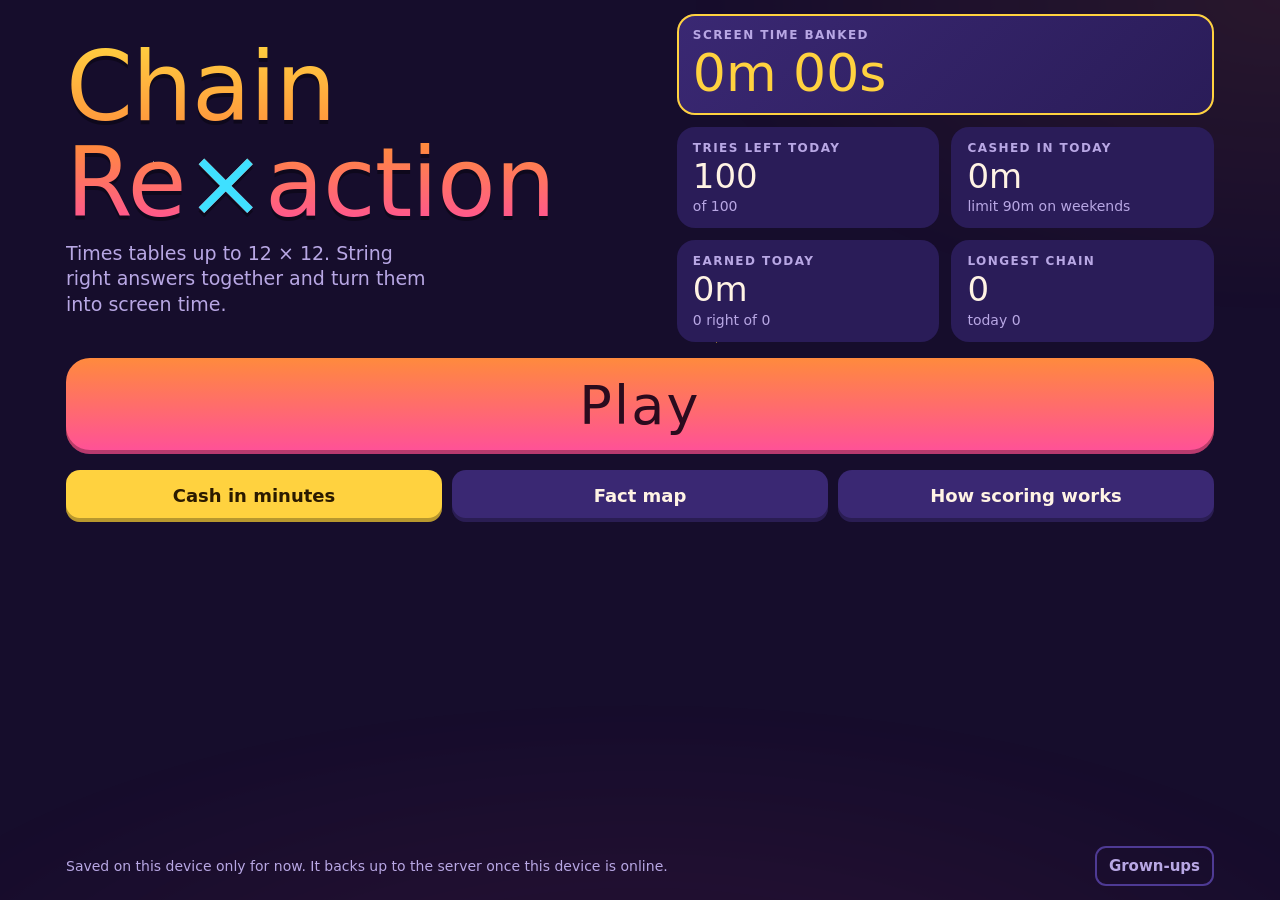
==== web/chain/index.html @ 2c049480 "Move DM Academy and Chain Reaction off claude.ai artifacts Serve both apps from one exe.dev VM as in" ====
<!doctype html>
<html lang="en" data-app="chain">
<head>
<meta charset="utf-8">
<meta name="viewport" content="width=device-width,initial-scale=1,viewport-fit=cover">
<title>Chain Reaction</title>
<meta name="theme-color" content="#160d2c">
<link rel="manifest" href="manifest.webmanifest">
<link rel="icon" type="image/png" sizes="32x32" href="icons/favicon-32.png">
<link rel="apple-touch-icon" href="icons/apple-touch-icon.png">
<meta name="mobile-web-app-capable" content="yes">
<meta name="apple-mobile-web-app-capable" content="yes">
<meta name="apple-mobile-web-app-title" content="Chain Reaction">
<meta name="apple-mobile-web-app-status-bar-style" content="black-translucent">
<meta name="format-detection" content="telephone=no">
<!-- splash:start -->
<link rel="apple-touch-startup-image" media="(device-width: 744px) and (device-height: 1133px) and (-webkit-device-pixel-ratio: 2) and (orientation: portrait)" href="splash/ipad-744x1133-portrait.png">
<link rel="apple-touch-startup-image" media="(device-width: 744px) and (device-height: 1133px) and (-webkit-device-pixel-ratio: 2) and (orientation: landscape)" href="splash/ipad-744x1133-landscape.png">
<link rel="apple-touch-startup-image" media="(device-width: 768px) and (device-height: 1024px) and (-webkit-device-pixel-ratio: 2) and (orientation: portrait)" href="splash/ipad-768x1024-portrait.png">
<link rel="apple-touch-startup-image" media="(device-width: 768px) and (device-height: 1024px) and (-webkit-device-pixel-ratio: 2) and (orientation: landscape)" href="splash/ipad-768x1024-landscape.png">
<link rel="apple-touch-startup-image" media="(device-width: 810px) and (device-height: 1080px) and (-webkit-device-pixel-ratio: 2) and (orientation: portrait)" href="splash/ipad-810x1080-portrait.png">
<link rel="apple-touch-startup-image" media="(device-width: 810px) and (device-height: 1080px) and (-webkit-device-pixel-ratio: 2) and (orientation: landscape)" href="splash/ipad-810x1080-landscape.png">
<link rel="apple-touch-startup-image" media="(device-width: 820px) and (device-height: 1180px) and (-webkit-device-pixel-ratio: 2) and (orientation: portrait)" href="splash/ipad-820x1180-portrait.png">
<link rel="apple-touch-startup-image" media="(device-width: 820px) and (device-height: 1180px) and (-webkit-device-pixel-ratio: 2) and (orientation: landscape)" href="splash/ipad-820x1180-landscape.png">
<link rel="apple-touch-startup-image" media="(device-width: 834px) and (device-height: 1112px) and (-webkit-device-pixel-ratio: 2) and (orientation: portrait)" href="splash/ipad-834x1112-portrait.png">
<link rel="apple-touch-startup-image" media="(device-width: 834px) and (device-height: 1112px) and (-webkit-device-pixel-ratio: 2) and (orientation: landscape)" href="splash/ipad-834x1112-landscape.png">
<link rel="apple-touch-startup-image" media="(device-width: 834px) and (device-height: 1194px) and (-webkit-device-pixel-ratio: 2) and (orientation: portrait)" href="splash/ipad-834x1194-portrait.png">
<link rel="apple-touch-startup-image" media="(device-width: 834px) and (device-height: 1194px) and (-webkit-device-pixel-ratio: 2) and (orientation: landscape)" href="splash/ipad-834x1194-landscape.png">
<link rel="apple-touch-startup-image" media="(device-width: 834px) and (device-height: 1210px) and (-webkit-device-pixel-ratio: 2) and (orientation: portrait)" href="splash/ipad-834x1210-portrait.png">
<link rel="apple-touch-startup-image" media="(device-width: 834px) and (device-height: 1210px) and (-webkit-device-pixel-ratio: 2) and (orientation: landscape)" href="splash/ipad-834x1210-landscape.png">
<link rel="apple-touch-startup-image" media="(device-width: 1024px) and (device-height: 1366px) and (-webkit-device-pixel-ratio: 2) and (orientation: portrait)" href="splash/ipad-1024x1366-portrait.png">
<link rel="apple-touch-startup-image" media="(device-width: 1024px) and (device-height: 1366px) and (-webkit-device-pixel-ratio: 2) and (orientation: landscape)" href="splash/ipad-1024x1366-landscape.png">
<link rel="apple-touch-startup-image" media="(device-width: 1032px) and (device-height: 1376px) and (-webkit-device-pixel-ratio: 2) and (orientation: portrait)" href="splash/ipad-1032x1376-portrait.png">
<link rel="apple-touch-startup-image" media="(device-width: 1032px) and (device-height: 1376px) and (-webkit-device-pixel-ratio: 2) and (orientation: landscape)" href="splash/ipad-1032x1376-landscape.png">
<!-- splash:end -->
<link rel="stylesheet" href="/shared/fonts/fonts.css">
<script src="/shared/save.js"></script>
<style>:root{color-scheme:light;box-sizing:border-box;padding-top:env(safe-area-inset-top,0px);padding-bottom:env(safe-area-inset-bottom,0px)}html{scroll-padding-top:env(safe-area-inset-top,0px)}body{margin:0;padding:0;font:14px -apple-system,BlinkMacSystemFont,sans-serif;background:#fff;color:#000}img{max-width:100%}[hidden]:not([hidden=until-found i]){display:none!important}</style>
<style>
/* Home-screen app polish for iPad and Mac: no long-press callouts or double-tap zoom on controls. */
html{-webkit-text-size-adjust:100%;text-size-adjust:100%}
button,a,img,.key,.card,.choice{-webkit-touch-callout:none;touch-action:manipulation}
img{-webkit-user-drag:none}
</style>
</head>
<body>
<style>
/* Layout: one-screen arcade cabinet. Status rail on top, problem card with chain meter, big keypad below (side by side in landscape). Deliberately single dark theme: a night-time arcade. */
:root{
  --bg:#160d2c; --bg2:#21154a; --surface:#2a1c58; --surface2:#3a2873; --line:#4e3a94;
  --ink:#fff3e4; --muted:#b8a7e4;
  --tang:#ff8a3d; --pink:#ff4f9a; --cyan:#3fe0ff; --gold:#ffd23f; --good:#5cf2a0; --bad:#ff5a6a;
  --display:"Bungee","Arial Black",Impact,system-ui,sans-serif;
  --body:"Baloo 2",ui-rounded,"SF Pro Rounded",system-ui,sans-serif;
  --heat:0;
  color-scheme:dark;
}
html,body{height:100%}
body{
  background:var(--bg); color:var(--ink); font-family:var(--body); font-size:17px;
  overflow:hidden; -webkit-user-select:none; user-select:none; -webkit-tap-highlight-color:transparent;
  -webkit-text-size-adjust:100%;
}
button{font:inherit;color:inherit;border:0;background:none;cursor:pointer;touch-action:manipulation}
button:focus-visible,input:focus-visible{outline:3px solid var(--cyan);outline-offset:3px}
.glow{position:fixed;inset:0;pointer-events:none;z-index:0;
  background:
    radial-gradient(120% 70% at 50% 115%, var(--pink) 0%, transparent 55%),
    radial-gradient(80% 60% at 100% 0%, var(--tang) 0%, transparent 60%);
  opacity:calc(.08 + var(--heat)*.42); transition:opacity .6s}
.stars{position:fixed;inset:0;pointer-events:none;z-index:0;opacity:.5;
  background-image:radial-gradient(1.5px 1.5px at 12% 18%, var(--ink) 50%, transparent 51%),
    radial-gradient(1px 1px at 72% 12%, var(--ink) 50%, transparent 51%),
    radial-gradient(1.5px 1.5px at 88% 46%, var(--cyan) 50%, transparent 51%),
    radial-gradient(1px 1px at 30% 70%, var(--ink) 50%, transparent 51%),
    radial-gradient(1.5px 1.5px at 56% 38%, var(--gold) 50%, transparent 51%),
    radial-gradient(1px 1px at 6% 88%, var(--ink) 50%, transparent 51%),
    radial-gradient(1px 1px at 94% 84%, var(--ink) 50%, transparent 51%)}
#app{position:relative;z-index:1;height:100%;box-sizing:border-box;max-width:1180px;margin:0 auto;
  padding-left:max(16px, env(safe-area-inset-left, 0px));padding-right:max(16px, env(safe-area-inset-right, 0px));
  padding-block:14px;display:flex;flex-direction:column}
.screen{flex:1;min-height:0;display:flex;flex-direction:column;gap:16px;overflow-y:auto;-webkit-overflow-scrolling:touch}
.lab{font-size:12px;letter-spacing:.12em;text-transform:uppercase;color:var(--muted);font-weight:700}
h1,h2,h3{font-family:var(--display);font-weight:400;margin:0;text-wrap:balance;line-height:1}
.num{font-variant-numeric:tabular-nums}

/* ---------- buttons ---------- */
.btn{display:inline-flex;align-items:center;justify-content:center;gap:8px;min-height:52px;padding:0 20px;border-radius:14px;
  background:var(--surface2);font-weight:800;font-size:18px;box-shadow:inset 0 -4px 0 rgba(0,0,0,.28);transition:transform .08s}
.btn:active{transform:translateY(2px);box-shadow:inset 0 -2px 0 rgba(0,0,0,.28)}
.btn[disabled]{opacity:.45;cursor:default}
.btn.hot{background:linear-gradient(180deg,var(--tang),var(--pink));color:#2a0b1e}
.btn.gold{background:var(--gold);color:#2a1a00}
.btn.ghost{background:transparent;box-shadow:inset 0 0 0 2px var(--line);color:var(--muted)}
.btn.small{min-height:40px;font-size:15px;padding:0 14px;border-radius:11px}

/* ---------- home ---------- */
.home-top{display:grid;grid-template-columns:1.1fr 1fr;gap:20px;align-items:center}
.brand h1{font-size:clamp(46px,8.5vw,96px);letter-spacing:-.01em;
  background:linear-gradient(180deg,var(--gold) 0%,var(--tang) 55%,var(--pink) 100%);-webkit-background-clip:text;background-clip:text;color:transparent;
  filter:drop-shadow(0 4px 0 rgba(0,0,0,.35))}
.brand h1 .x{color:var(--cyan);-webkit-text-fill-color:var(--cyan)}
.brand p{margin:10px 0 0;color:var(--muted);font-size:19px;max-width:30ch;line-height:1.35}
.tiles{display:grid;grid-template-columns:1fr 1fr;gap:12px}
.tile{background:var(--surface);border-radius:18px;padding:14px 16px;display:flex;flex-direction:column;gap:4px;min-width:0}
.tile b{font-family:var(--display);font-weight:400;font-size:clamp(24px,3.6vw,34px);line-height:1.05;font-variant-numeric:tabular-nums}
.tile small{color:var(--muted);font-size:14px}
.tile.bank{grid-column:1/-1;background:linear-gradient(135deg,var(--surface2),var(--surface));box-shadow:inset 0 0 0 2px var(--gold)}
.tile.bank b{color:var(--gold);font-size:clamp(34px,5.5vw,52px)}
.play-btn{min-height:96px;font-family:var(--display);font-weight:400;font-size:clamp(34px,6vw,54px);border-radius:24px;letter-spacing:.04em}
.play-btn:not([disabled]){animation:breathe 2.4s ease-in-out infinite}
@keyframes breathe{50%{transform:scale(1.025)}}
.home-row{display:flex;flex-wrap:wrap;gap:10px}
.home-row .btn{flex:1 1 180px}
.home-foot{margin-top:auto;display:flex;flex-wrap:wrap;gap:10px;justify-content:space-between;align-items:center;color:var(--muted);font-size:14px}
.hold{position:relative;overflow:hidden}
.hold i{position:absolute;left:0;bottom:0;height:3px;width:0;background:var(--cyan)}

/* ---------- play ---------- */
.hud{display:flex;align-items:center;gap:10px;flex-wrap:wrap}
.hud .stat{display:flex;flex-direction:column;line-height:1.05;min-width:0}
.hud .stat b{font-family:var(--display);font-weight:400;font-size:24px;font-variant-numeric:tabular-nums}
.hud .grow{flex:1}
.tries-bar{height:8px;border-radius:8px;background:var(--surface);overflow:hidden}
.tries-bar i{display:block;height:100%;width:100%;background:linear-gradient(90deg,var(--cyan),var(--good));transition:width .3s}
.arena{flex:1;min-height:0;display:grid;gap:16px;grid-template-rows:auto minmax(0,1fr)}
@media (orientation:landscape) and (min-width:700px){
  .arena{grid-template-columns:1.25fr 1fr;grid-template-rows:minmax(0,1fr)}
}
.stage{display:flex;flex-direction:column;gap:14px;min-height:0}
.chain{display:grid;grid-template-columns:auto 1fr auto;align-items:center;gap:6px 14px;background:var(--surface);border-radius:18px;padding:10px 16px;position:relative}
.chain-num{display:flex;align-items:baseline;gap:6px}
.chain-num b{font-family:var(--display);font-weight:400;font-size:38px;line-height:1;font-variant-numeric:tabular-nums;transition:color .2s}
.chain-num span{color:var(--muted);font-weight:700}
.chain-track{height:14px;border-radius:10px;background:var(--bg2);overflow:hidden}
.chain-track i{display:block;height:100%;width:0;border-radius:10px;background:linear-gradient(90deg,var(--tang),var(--pink),var(--gold));transition:width .25s}
.mult{font-family:var(--display);font-size:30px;color:var(--gold);min-width:2.6em;text-align:right}
.chain-next{grid-column:1/-1;font-size:14px;color:var(--muted);margin-top:-2px}
.chain.bump .mult{animation:bump .5s}
.chain.fever{box-shadow:0 0 0 2px var(--pink),0 0 28px -4px var(--pink)}
.chain.fever .chain-num b{color:var(--pink)}
@keyframes bump{30%{transform:scale(1.5) rotate(-6deg)}}

.card{flex:1;min-height:200px;background:linear-gradient(180deg,var(--surface2),var(--surface));border-radius:28px;display:flex;flex-direction:column;align-items:center;justify-content:center;gap:6px;padding:18px;position:relative;overflow:hidden;box-shadow:inset 0 -6px 0 rgba(0,0,0,.25)}
.card.fever{animation:feverglow 1.2s ease-in-out infinite}
@keyframes feverglow{50%{box-shadow:inset 0 -6px 0 rgba(0,0,0,.25),0 0 0 3px var(--pink),0 0 40px var(--pink)}}
.q{font-family:var(--display);font-size:clamp(64px,13vmin,150px);line-height:1;display:flex;gap:.25em;align-items:center;font-variant-numeric:tabular-nums}
.q .x{color:var(--cyan);font-size:.75em}
.q.pop{animation:qpop .22s ease-out}
@keyframes qpop{from{transform:scale(.7);opacity:.2}}
.ans{font-family:var(--display);font-size:clamp(44px,9vmin,100px);min-width:2.2em;text-align:center;padding:0 .3em;border-radius:16px;background:var(--bg2);color:var(--ink);font-variant-numeric:tabular-nums;line-height:1.25;border-bottom:4px solid var(--line)}
.ans.empty{color:var(--line)}
.ans.right{color:var(--good);border-color:var(--good)}
.ans.wrong{color:var(--bad);border-color:var(--bad);text-decoration:line-through}
.ans.reveal{color:var(--good);border-color:var(--good)}
.reveal-note{font-weight:800;font-size:20px;color:var(--good);min-height:1.4em}
.speed{width:min(92%,460px);display:flex;flex-direction:column;gap:6px;margin-top:6px}
.speed-track{height:12px;border-radius:10px;background:var(--bg2);overflow:hidden}
.speed-track i{display:block;height:100%;width:100%;border-radius:10px;background:var(--gold)}
.speed-lab{display:flex;justify-content:space-between;font-weight:800;font-size:15px;color:var(--muted)}
.speed-lab b{font-family:var(--display);font-weight:400;color:var(--gold)}
.card.shake{animation:shake .4s}
@keyframes shake{20%{transform:translateX(-12px)}40%{transform:translateX(10px)}60%{transform:translateX(-7px)}80%{transform:translateX(4px)}}
.card.flashgood{animation:flashg .35s}
@keyframes flashg{from{box-shadow:inset 0 0 0 6px var(--good)}}

.pad{display:grid;grid-template-columns:repeat(3,1fr);grid-template-rows:repeat(4,minmax(56px,1fr));gap:10px;min-height:0}
.key{border-radius:20px;background:var(--surface2);font-family:var(--display);font-size:clamp(28px,5vmin,46px);box-shadow:inset 0 -6px 0 rgba(0,0,0,.3);transition:transform .06s,background .1s}
.key.down,.key:active{transform:translateY(3px);box-shadow:inset 0 -3px 0 rgba(0,0,0,.3);background:var(--line)}
.key.fn{background:var(--surface);color:var(--muted);font-family:var(--body);font-weight:800;font-size:20px}

/* ---------- fx ---------- */
#fx{position:fixed;inset:0;pointer-events:none;z-index:20}
#fx canvas{position:absolute;inset:0}
.float{position:absolute;transform:translate(-50%,-50%);font-family:var(--display);white-space:nowrap;text-shadow:0 3px 0 rgba(0,0,0,.45);animation:rise 1s ease-out forwards}
@keyframes rise{0%{opacity:0;transform:translate(-50%,-30%) scale(.6)}15%{opacity:1;transform:translate(-50%,-60%) scale(1.15)}100%{opacity:0;transform:translate(-50%,-260%) scale(1)}}
.banner{position:absolute;left:50%;top:40%;transform:translate(-50%,-50%);text-align:center;animation:bannerpop 1.5s cubic-bezier(.2,1.4,.4,1) forwards;width:max-content;max-width:92vw}
.banner b{display:block;font-family:var(--display);font-weight:400;font-size:clamp(44px,10vw,110px);line-height:1;text-shadow:0 5px 0 rgba(0,0,0,.4)}
.banner span{display:block;font-weight:800;font-size:clamp(20px,3vw,30px);margin-top:6px;text-shadow:0 2px 0 rgba(0,0,0,.5)}
@keyframes bannerpop{0%{opacity:0;transform:translate(-50%,-50%) scale(.3) rotate(-8deg)}18%{opacity:1;transform:translate(-50%,-50%) scale(1.08) rotate(2deg)}30%{transform:translate(-50%,-50%) scale(1) rotate(0)}80%{opacity:1}100%{opacity:0;transform:translate(-50%,-62%) scale(1)}}
.flash{position:absolute;inset:0;background:var(--gold);animation:flash .45s forwards}
@keyframes flash{from{opacity:.35}to{opacity:0}}
#app.quake{animation:quake .5s}
@keyframes quake{10%{transform:translate(-6px,4px)}30%{transform:translate(6px,-5px)}50%{transform:translate(-4px,3px)}70%{transform:translate(3px,-2px)}}

/* ---------- sub screens ---------- */
.sub-head{display:flex;align-items:center;gap:14px}
.sub-head h2{font-size:clamp(28px,5vw,44px)}
.panel{background:var(--surface);border-radius:20px;padding:18px}
.sum-grid{display:grid;grid-template-columns:repeat(auto-fit,minmax(150px,1fr));gap:12px}
.sum-grid div{display:flex;flex-direction:column;gap:2px}
.sum-grid b{font-family:var(--display);font-weight:400;font-size:28px;font-variant-numeric:tabular-nums}
.choices{display:grid;grid-template-columns:repeat(auto-fill,minmax(110px,1fr));gap:10px}
.choice{min-height:84px;border-radius:18px;background:var(--surface2);display:flex;flex-direction:column;align-items:center;justify-content:center;box-shadow:inset 0 -5px 0 rgba(0,0,0,.28)}
.choice b{font-family:var(--display);font-weight:400;font-size:32px;line-height:1}
.choice small{color:var(--muted);font-weight:700}
.choice.sel{background:var(--gold);color:#2a1a00}
.choice.sel small{color:#5a4200}
.choice[disabled]{opacity:.35}
.tickets{list-style:none;margin:0;padding:0;display:flex;flex-direction:column;gap:8px}
.tickets li{display:flex;justify-content:space-between;gap:10px;background:var(--bg2);border-radius:12px;padding:10px 14px;font-weight:700}
.tickets li b{color:var(--gold);font-family:var(--display);font-weight:400}
.empty-note{color:var(--muted)}
.hint{color:var(--muted);font-size:15px;line-height:1.4;margin:0}

.map-wrap{overflow-x:auto}
.map{display:grid;grid-template-columns:repeat(13,minmax(30px,1fr));gap:4px;min-width:420px;max-width:760px}
.map div{aspect-ratio:1;border-radius:8px;display:flex;align-items:center;justify-content:center;font-weight:800;font-size:clamp(11px,1.6vw,16px);font-variant-numeric:tabular-nums}
.map .h{color:var(--cyan);font-family:var(--display);font-weight:400}
.map .c{background:var(--surface);color:var(--muted);cursor:pointer}
.map .c.m0{background:var(--bad);color:#3a0008}
.map .c.m1{background:var(--tang);color:#3a1600}
.map .c.m2{background:var(--cyan);color:#002a33}
.map .c.m3{background:var(--good);color:#00301a}
.map .c.m4{background:var(--gold);color:#2a1a00}
.map .c.sel{outline:3px solid var(--ink)}
.legend{display:flex;flex-wrap:wrap;gap:8px 16px;font-size:14px;color:var(--muted)}
.legend span{display:inline-flex;align-items:center;gap:6px}
.legend i{width:14px;height:14px;border-radius:4px;display:inline-block}

.rules{display:grid;grid-template-columns:repeat(auto-fit,minmax(240px,1fr));gap:14px}
.rules h3{font-size:22px;margin-bottom:8px;color:var(--gold)}
.rules table{width:100%;border-collapse:collapse;font-weight:700}
.rules td{padding:5px 0;border-bottom:1px solid var(--line)}
.rules td:last-child{text-align:right;font-family:var(--display);font-weight:400;color:var(--ink)}
.rules p{margin:0;line-height:1.45}

.overlay{position:fixed;inset:0;z-index:30;background:rgba(10,5,24,.82);display:flex;align-items:center;justify-content:center;
  padding-left:max(16px, env(safe-area-inset-left, 0px));padding-right:max(16px, env(safe-area-inset-right, 0px));padding-block:16px;backdrop-filter:blur(6px);-webkit-backdrop-filter:blur(6px)}
.ticket-card{background:var(--gold);color:#2a1a00;border-radius:24px;padding:28px 34px;text-align:center;max-width:420px;width:100%;position:relative;
  box-shadow:0 20px 60px rgba(0,0,0,.5);animation:stamp .6s cubic-bezier(.2,1.5,.4,1)}
@keyframes stamp{from{transform:scale(.4) rotate(-10deg);opacity:0}}
.ticket-card .lab{color:#6a4f00}
.ticket-card b{display:block;font-family:var(--display);font-weight:400;font-size:110px;line-height:1;margin-top:8px}
.ticket-card .unit{font-family:var(--display);font-size:26px}
.ticket-card p{margin:10px 0 0;font-weight:700}
.ticket-card hr{border:0;border-top:3px dashed #8a6a00;margin:16px 0}
.ticket-card .btn{margin-top:16px;background:#2a1a00;color:var(--gold)}
.parent{background:var(--surface);border-radius:22px;padding:22px;max-width:520px;width:100%;max-height:100%;overflow-y:auto;display:flex;flex-direction:column;gap:14px;box-sizing:border-box}
.parent h2{font-size:26px}
.field{display:flex;justify-content:space-between;align-items:center;gap:12px}
.field label{font-weight:700}
.field input{width:90px;font:inherit;font-weight:800;font-size:20px;padding:8px 10px;border-radius:10px;border:2px solid var(--line);background:var(--bg2);color:var(--ink);text-align:center}
.parent .row{display:flex;flex-wrap:wrap;gap:8px}
.pin-box{background:var(--surface);border-radius:22px;padding:22px;width:100%;max-width:340px;box-sizing:border-box;display:flex;flex-direction:column;gap:14px;align-items:center;text-align:center}
.pin-box h2{font-size:26px}
.pin-dots{display:flex;gap:16px}
.pin-dots i{width:18px;height:18px;border-radius:50%;box-shadow:inset 0 0 0 3px var(--line)}
.pin-dots i.on{background:var(--cyan);box-shadow:none}
.pin-dots.shake{animation:shake .4s}
.pin-pad{width:100%;grid-template-rows:repeat(4,64px)}
.code-show{margin:6px 0;font-family:var(--display);font-size:28px;color:var(--gold);letter-spacing:.04em}
.code-row input{flex:1 1 140px;min-width:0;font:inherit;font-weight:800;font-size:20px;padding:8px 12px;border-radius:10px;border:2px solid var(--line);background:var(--bg2);color:var(--ink);text-transform:uppercase;-webkit-user-select:text;user-select:text}

@media (max-width:640px){
  .home-top{grid-template-columns:1fr}
  .hud .stat b{font-size:20px}
  .chain-num b{font-size:30px}
}
@media (prefers-reduced-motion:reduce){
  *,*::before,*::after{animation-duration:.01ms!important;animation-iteration-count:1!important;transition-duration:.01ms!important}
  .float,.banner{animation:none!important;opacity:0}
}
</style>

<div class="glow"></div>
<div class="stars"></div>
<div id="app">

  <!-- HOME -->
  <section id="home" class="screen">
    <div class="home-top">
      <div class="brand">
        <h1>Chain<br>Re<span class="x">×</span>action</h1>
        <p>Times tables up to 12 × 12. String right answers together and turn them into screen time.</p>
      </div>
      <div class="tiles">
        <div class="tile bank"><span class="lab">Screen time banked</span><b id="hBank">0m 00s</b></div>
        <div class="tile"><span class="lab">Tries left today</span><b id="hTries">100</b><small id="hTriesOf">of 100</small></div>
        <div class="tile"><span class="lab">Cashed in today</span><b id="hRedeemed">0m</b><small id="hCap">limit 45m</small></div>
        <div class="tile"><span class="lab">Earned today</span><b id="hEarned">0m</b><small id="hRight">0 right</small></div>
        <div class="tile"><span class="lab">Longest chain</span><b id="hBest">0</b><small id="hBestToday">today 0</small></div>
      </div>
    </div>
    <button class="btn hot play-btn" id="playBtn">Play</button>
    <div class="home-row">
      <button class="btn gold" id="shopBtn">Cash in minutes</button>
      <button class="btn" id="mapBtn">Fact map</button>
      <button class="btn" id="rulesBtn">How scoring works</button>
    </div>
    <div class="home-foot">
      <span id="syncNote">Progress saves on this device.</span>
      <button class="btn ghost small" id="parentBtn">Grown-ups</button>
    </div>
  </section>

  <!-- PLAY -->
  <section id="play" class="screen" hidden>
    <div class="hud">
      <button class="btn small" id="homeBtn">Pause</button>
      <div class="stat"><span class="lab">Tries left</span><b id="pTries">100</b></div>
      <div class="stat"><span class="lab">Earned now</span><b id="pEarned">0:00</b></div>
      <div class="grow"></div>
      <div class="stat"><span class="lab">Bank</span><b id="pBank">0:00</b></div>
      <button class="btn small ghost" id="muteBtn">Sound on</button>
    </div>
    <div class="tries-bar"><i id="triesFill"></i></div>
    <div class="arena">
      <div class="stage">
        <div class="chain" id="chain">
          <div class="chain-num"><b id="chainNum">0</b><span>chain</span></div>
          <div class="chain-track"><i id="chainFill"></i></div>
          <div class="mult" id="mult">×1</div>
          <div class="chain-next" id="chainNext">Get 5 in a row for ×1.5</div>
        </div>
        <div class="card" id="card">
          <div class="q" id="q"><span id="qa">7</span><span class="x">×</span><span id="qb">8</span></div>
          <div class="ans empty" id="ans">?</div>
          <div class="reveal-note" id="revealNote"></div>
          <div class="speed">
            <div class="speed-track"><i id="speedFill"></i></div>
            <div class="speed-lab"><span>Speed bonus</span><b id="speedLab">LIGHTNING +10</b></div>
          </div>
        </div>
      </div>
      <div class="pad" id="pad">
        <button class="key" data-k="1">1</button><button class="key" data-k="2">2</button><button class="key" data-k="3">3</button>
        <button class="key" data-k="4">4</button><button class="key" data-k="5">5</button><button class="key" data-k="6">6</button>
        <button class="key" data-k="7">7</button><button class="key" data-k="8">8</button><button class="key" data-k="9">9</button>
        <button class="key fn" data-k="C">Clear</button><button class="key" data-k="0">0</button><button class="key fn" data-k="B">Back</button>
      </div>
    </div>
  </section>

  <!-- DONE -->
  <section id="done" class="screen" hidden>
    <div class="sub-head"><h2>That's all 100 for today</h2></div>
    <div class="panel sum-grid">
      <div><span class="lab">Right answers</span><b id="dRight">0</b></div>
      <div><span class="lab">Screen time earned</span><b id="dEarned">0m</b></div>
      <div><span class="lab">Longest chain</span><b id="dChain">0</b></div>
      <div><span class="lab">Lightning answers</span><b id="dLight">0</b></div>
    </div>
    <p class="hint" id="dTip"></p>
    <div class="home-row">
      <button class="btn gold" id="dShop">Cash in minutes</button>
      <button class="btn" id="dMap">See your fact map</button>
      <button class="btn ghost" id="dHome">Home</button>
    </div>
  </section>

  <!-- SHOP -->
  <section id="shop" class="screen" hidden>
    <div class="sub-head"><button class="btn small" data-go="home">Back</button><h2>Cash in</h2></div>
    <div class="panel sum-grid">
      <div><span class="lab">In your bank</span><b id="sBank">0m</b></div>
      <div><span class="lab">Today's limit</span><b id="sCap">45m</b></div>
      <div><span class="lab">Cashed in today</span><b id="sUsed">0m</b></div>
      <div><span class="lab">You can cash in now</span><b id="sAvail" style="color:var(--gold)">0m</b></div>
    </div>
    <div class="choices" id="choices"></div>
    <button class="btn hot play-btn" id="redeemBtn" disabled style="min-height:76px;font-size:28px;animation:none">Pick minutes</button>
    <p class="hint" id="sHint"></p>
    <div class="panel">
      <span class="lab">Today's tickets</span>
      <ul class="tickets" id="ticketList" style="margin-top:10px"></ul>
    </div>
  </section>

  <!-- MAP -->
  <section id="map" class="screen" hidden>
    <div class="sub-head"><button class="btn small" data-go="home">Back</button><h2>Fact map</h2></div>
    <p class="hint">Every fact from 1 × 1 to 12 × 12. Red ones come up more often until they turn gold. Tap a square to see how you're doing on it.</p>
    <div class="legend">
      <span><i style="background:var(--surface)"></i>Not tried yet</span>
      <span><i style="background:var(--bad)"></i>Often wrong</span>
      <span><i style="background:var(--tang)"></i>Getting there</span>
      <span><i style="background:var(--cyan)"></i>Right but slow</span>
      <span><i style="background:var(--good)"></i>Fast</span>
      <span><i style="background:var(--gold)"></i>Lightning</span>
    </div>
    <div class="map-wrap"><div class="map" id="mapGrid"></div></div>
    <div class="panel" id="mapInfo">Tap a square.</div>
  </section>

  <!-- RULES -->
  <section id="rules" class="screen" hidden>
    <div class="sub-head"><button class="btn small" data-go="home">Back</button><h2>How scoring works</h2></div>
    <div class="rules">
      <div class="panel">
        <h3>Every right answer</h3>
        <table><tr><td>Right answer</td><td>16s</td></tr>
        <tr><td>Answered in 2 seconds (Lightning)</td><td>+8s</td></tr>
        <tr><td>Answered in 3.5 seconds (Fast)</td><td>+4s</td></tr>
        <tr><td>Answered in 6 seconds (Quick)</td><td>+1s</td></tr></table>
      </div>
      <div class="panel">
        <h3>Chain multiplier</h3>
        <table><tr><td>1 to 4 in a row</td><td>×1</td></tr>
        <tr><td>5 to 9 in a row</td><td>×1.25</td></tr>
        <tr><td>10 to 19 in a row</td><td>×1.5</td></tr>
        <tr><td>20 or more in a row</td><td>×1.75</td></tr></table>
      </div>
      <div class="panel">
        <h3>Chain jackpots</h3>
        <table><tr><td>Chain of 10</td><td>+20s</td></tr>
        <tr><td>Chain of 25</td><td>+40s</td></tr>
        <tr><td>Chain of 50</td><td>+1m</td></tr>
        <tr><td>Perfect 100</td><td>+2m</td></tr></table>
      </div>
      <div class="panel">
        <h3>The rules</h3>
        <p>You get <b id="rTries">100</b> tries a day and no clock runs out. A wrong answer uses a try and breaks your chain. Screen time goes in your bank. You can cash in up to <b id="rCap">45</b> minutes on a school day and <b id="rCapW">90</b> on a weekend day. Anything left over stays in the bank, so save up during the week for a big weekend.</p>
        <p style="margin-top:10px;color:var(--muted)">Example: a Lightning answer on a 12 chain is (16 + 8) × 1.5 = 36 seconds. A really great day earns about an hour.</p>
      </div>
    </div>
  </section>
</div>

<div id="fx"><canvas id="fxCanvas"></canvas></div>

<div class="overlay" id="ticket" hidden>
  <div class="ticket-card">
    <span class="lab">Screen time ticket</span>
    <b id="tMin">15</b><span class="unit">minutes</span>
    <hr>
    <p id="tWhen"></p>
    <p>Show this to a grown-up to start your time.</p>
    <button class="btn" id="tClose">Done</button>
  </div>
</div>

<div class="overlay" id="pin" hidden>
  <div class="pin-box">
    <h2 id="pinTitle">Grown-ups only</h2>
    <p class="hint" id="pinHint">Enter the PIN.</p>
    <div class="pin-dots" id="pinDots"><i></i><i></i><i></i><i></i></div>
    <div class="pad pin-pad" id="pinPad">
      <button class="key" data-k="1">1</button><button class="key" data-k="2">2</button><button class="key" data-k="3">3</button>
      <button class="key" data-k="4">4</button><button class="key" data-k="5">5</button><button class="key" data-k="6">6</button>
      <button class="key" data-k="7">7</button><button class="key" data-k="8">8</button><button class="key" data-k="9">9</button>
      <button class="key fn" data-k="X">Cancel</button><button class="key" data-k="0">0</button><button class="key fn" data-k="B">Back</button>
    </div>
  </div>
</div>

<div class="overlay" id="parent" hidden>
  <div class="parent">
    <h2>Grown-ups</h2>
    <div class="field"><label for="setTries">Tries per day</label><input id="setTries" type="number" inputmode="numeric" min="10" max="300"></div>
    <div class="field"><label for="setWeekday">School-day limit (minutes)</label><input id="setWeekday" type="number" inputmode="numeric" min="0" max="240"></div>
    <div class="field"><label for="setWeekend">Weekend limit (minutes)</label><input id="setWeekend" type="number" inputmode="numeric" min="0" max="240"></div>
    <div>
      <span class="lab">Bank: <span id="pBankAdj"></span></span>
      <div class="row" style="margin-top:8px">
        <button class="btn small" data-adj="300">Add 5 min</button>
        <button class="btn small" data-adj="-300">Take 5 min</button>
        <button class="btn small ghost" id="resetTries">Reset today's tries</button>
        <button class="btn small ghost" id="wipeAll">Start over</button>
      </div>
    </div>
    <div>
      <span class="lab">Recent tickets</span>
      <ul class="tickets" id="allTickets" style="margin-top:8px"></ul>
    </div>
    <div>
      <span class="lab">Save code</span>
      <p class="code-show num" id="codeShow">Not connected yet</p>
      <p class="hint">Progress is saved on the server under this code. To play the same save on another iPad or Mac, open Chain Reaction there, tap Grown-ups, and enter it.</p>
      <form class="row code-row" id="codeForm" style="margin-top:8px">
        <input id="codeInput" type="text" autocapitalize="characters" autocomplete="off" autocorrect="off" spellcheck="false" placeholder="OTTER-4821" aria-label="Save code">
        <button class="btn small" type="submit">Use this code</button>
      </form>
      <p class="hint" id="codeMsg" style="margin-top:6px">Switching replaces what is on this device with that save, and its PIN comes with it.</p>
      <div class="row" style="margin-top:8px"><button class="btn small ghost" id="pinChange" type="button">Change PIN</button></div>
    </div>
    <button class="btn hot" id="parentClose">Save and close</button>
  </div>
</div>

<script>
(() => {
'use strict';
const $ = id => document.getElementById(id);
const RM = matchMedia('(prefers-reduced-motion: reduce)').matches;
const LS_KEY = 'chain-reaction:v2';
const DEFAULT_SETTINGS = { tries: 100, weekdayCap: 45, weekendCap: 90, sound: true, wk90: true };
const BASE = 16;
const SPEED = [ // [max ms, bonus, label, color]
  [2000, 8, 'LIGHTNING', '--gold'],
  [3500, 4, 'FAST', '--cyan'],
  [6000, 1, 'QUICK', '--tang'],
];
const STEPS = [[20, 1.75], [10, 1.5], [5, 1.25], [0, 1]];
const JACKPOTS = { 10: 20, 25: 40, 50: 60, 100: 120 };
const css = v => getComputedStyle(document.documentElement).getPropertyValue(v).trim();

/* ---------------- state ---------------- */
function fresh() { return { v: 1, updatedAt: 0, bank: 0, bestChain: 0, days: {}, facts: {}, tickets: [], merged: [], settings: { ...DEFAULT_SETTINGS } }; }
function normalize(s) {
  const f = fresh();
  if (!s || typeof s !== 'object') return f;
  const settings = { ...f.settings, ...(s.settings || {}) };
  if (!settings.wk90) { if (settings.weekendCap === 45) settings.weekendCap = 90; settings.wk90 = true; }
  return { ...f, ...s, settings, days: s.days || {}, facts: s.facts || {}, tickets: Array.isArray(s.tickets) ? s.tickets : [], merged: Array.isArray(s.merged) ? s.merged : [] };
}
const clone = o => JSON.parse(JSON.stringify(o));
/* Add an older save's progress into the current one (used once per old save). */
function mergeInto(dst, src) {
  src = normalize(clone(src));
  dst.bank += Math.max(0, Number(src.bank) || 0);
  dst.bestChain = Math.max(dst.bestChain || 0, src.bestChain || 0);
  for (const [k, f] of Object.entries(src.facts)) {
    const d = dst.facts[k];
    if (!d) { dst.facts[k] = { n: f.n || 0, ok: f.ok || 0, ms: f.ms || 0 }; continue; }
    const ms = d.ms && f.ms ? Math.round((d.ms * d.ok + f.ms * f.ok) / Math.max(1, d.ok + f.ok)) : (d.ms || f.ms || 0);
    d.n += f.n || 0; d.ok += f.ok || 0; d.ms = ms;
  }
  for (const [k, day] of Object.entries(src.days)) {
    const d = dst.days[k];
    if (!d) { dst.days[k] = { tries: 0, correct: 0, earned: 0, redeemed: 0, bestChain: 0, lightning: 0, ...day }; continue; }
    for (const f of ['tries', 'correct', 'earned', 'redeemed', 'lightning']) d[f] = (d[f] || 0) + (day[f] || 0);
    d.bestChain = Math.max(d.bestChain || 0, day.bestChain || 0);
  }
  const seen = new Set(dst.tickets.map(t => t.id));
  src.tickets.forEach(t => { if (t && !seen.has(t.id)) { dst.tickets.push(t); seen.add(t.id); } });
  dst.tickets.sort((a, b) => a.at - b.at);
  if (dst.tickets.length > 80) dst.tickets.splice(0, dst.tickets.length - 80);
}
function loadLocal() { try { const r = localStorage.getItem(LS_KEY); return r ? JSON.parse(r) : null; } catch (e) { return null; } }
function saveLocal() { try { localStorage.setItem(LS_KEY, JSON.stringify(S)); } catch (e) {} }
let S = normalize(loadLocal());

const pad2 = n => String(n).padStart(2, '0');
function todayKey(d = new Date()) { return d.getFullYear() + '-' + pad2(d.getMonth() + 1) + '-' + pad2(d.getDate()); }
function today() {
  const k = todayKey();
  if (!S.days[k]) {
    S.days[k] = { tries: 0, correct: 0, earned: 0, redeemed: 0, bestChain: 0, lightning: 0 };
    const keys = Object.keys(S.days).sort();
    while (keys.length > 120) delete S.days[keys.shift()];
  }
  return S.days[k];
}
function isWeekend() { const d = new Date().getDay(); return d === 0 || d === 6; }
function capMin() { return isWeekend() ? S.settings.weekendCap : S.settings.weekdayCap; }
function triesLeft() { return Math.max(0, S.settings.tries - today().tries); }

/* ---------------- saving: device always, Claude account when available ----------------
   DOC_ID and LS_KEY must never be renamed again: renaming them is what orphaned the
   first save. Older saves (LEGACY_DOCS, older localStorage keys) are merged in once. */
const DOC_ID = 'game-v2';
const LEGACY_DOCS = ['game'];
let remote = null, unsub = null, saveTimer = 0, writing = false, dirty = false;
let syncState = 'connecting', readyResolve;
const readyP = new Promise(r => { readyResolve = r; });
setTimeout(() => readyResolve(), 4000);
try { if (navigator.storage && navigator.storage.persist) navigator.storage.persist().catch(() => {}); } catch (e) {}
function persist() {
  S.updatedAt = Date.now();
  saveLocal();
  dirty = true;
  clearTimeout(saveTimer);
  saveTimer = setTimeout(flush, 1500);
}
async function flush() {
  if (!remote || !dirty) return;
  if (writing) { clearTimeout(saveTimer); saveTimer = setTimeout(flush, 800); return; }
  writing = true; dirty = false;
  try {
    await remote.set(clone(S));
    syncState = 'ok';
  } catch (e) {
    const code = e && e.code;
    dirty = true; // never drop unsaved progress; local copy is already saved
    if (code === 'revoked' || code === 'not_granted' || code === 'capability_disabled' || code === 'capability_removed') { remote = null; syncState = 'local'; }
    else { syncState = 'retry'; saveTimer = setTimeout(flush, (code === 'unavailable' || code === 'resource_exhausted' ? 4000 : 30000) + Math.random() * 3000); }
  }
  writing = false;
  setSync();
}
document.addEventListener('visibilitychange', () => { if (document.visibilityState === 'hidden') { clearTimeout(saveTimer); flush(); } });
addEventListener('pagehide', () => { clearTimeout(saveTimer); flush(); });
function setSync() {
  const msg = {
    connecting: 'Loading saved progress…',
    ok: 'Progress saves on this device and on the server.',
    retry: 'Saved on this device. Will back up to the server when it reconnects.',
    local: 'Saved on this device only for now. It backs up to the server once this device is online.',
  }[syncState];
  $('syncNote').textContent = msg;
}
function rerender() {
  if (!$('home').hidden) renderHome();
  else if (!$('shop').hidden) renderShop();
  else if (!$('map').hidden) renderMap();
  else if (!$('play').hidden) renderHud();
}
function legacyLocalKeys() {
  const out = [];
  try { for (let i = 0; i < localStorage.length; i++) { const k = localStorage.key(i); if (k && k.startsWith('chain-reaction') && k !== LS_KEY && !k.endsWith(':merged')) out.push(k); } } catch (e) {}
  return out;
}
function retireLocal(k) { try { localStorage.setItem(k + ':merged', localStorage.getItem(k)); localStorage.removeItem(k); } catch (e) {} }
function mergeLocalLegacy() {
  let changed = false;
  legacyLocalKeys().forEach(k => {
    try { const r = JSON.parse(localStorage.getItem(k)); if (r && typeof r === 'object' && !S.merged.includes('ls:' + k)) { mergeInto(S, r); S.merged.push('ls:' + k); changed = true; } } catch (e) {}
    retireLocal(k);
  });
  return changed;
}
// Started offline: try again when the network or the app comes back.
let connecting = true;
function reconnect() { if (!remote && !connecting && document.visibilityState === 'visible') { connecting = true; syncState = 'connecting'; connect(); } }
addEventListener('online', reconnect);
document.addEventListener('visibilitychange', reconnect);
async function connect() {
  try {
    const db = window.claude && window.claude.use ? await window.claude.use('db') : null;
    const user = db ? await window.claude.use('user') : null;
    const id = user ? await user.id() : null;
    if (!db || !id) {
      syncState = 'local';
      if (mergeLocalLegacy()) persist();
      return;
    }
    const base = 'data/users/' + id + '/';
    const ref = db.doc(base + DOC_ID);
    const snap = await ref.get();
    remote = ref;
    if (snap.exists) {
      const r = snap.data() || {};
      if ((r.updatedAt || 0) > (S.updatedAt || 0)) { S = normalize(clone(r)); saveLocal(); }
      else if ((S.updatedAt || 0) > (r.updatedAt || 0)) dirty = true;
    } else if (S.updatedAt) dirty = true;

    // One-time recovery of saves stored under earlier document names.
    let changed = false, accountLegacy = false;
    const toMark = [];
    for (const name of LEGACY_DOCS) {
      const lref = db.doc(base + name);
      const ls = await lref.get();
      if (!ls.exists) continue;
      accountLegacy = true;
      const ld = ls.data() || {};
      if (ld.migratedTo || S.merged.includes('db:' + name)) continue;
      mergeInto(S, ld); S.merged.push('db:' + name); changed = true; toMark.push(lref);
    }
    // Old device-only saves: if the account already had an old save, this device's copy is the same data.
    if (accountLegacy) legacyLocalKeys().forEach(retireLocal);
    else if (mergeLocalLegacy()) changed = true;

    if (changed) {
      S.updatedAt = Date.now(); saveLocal();
      await ref.set(clone(S)); dirty = false;
      for (const lref of toMark) { try { await lref.update({ migratedTo: DOC_ID, migratedAt: Date.now() }); } catch (e) {} }
    }
    syncState = 'ok';
    if (dirty) flush();

    // Live: pick up progress made on another device or tab.
    unsub = ref.onSnapshot(s => {
      if (!s.exists || s.metadata.hasPendingWrites || writing || dirty) return;
      const r = s.data() || {};
      if ((r.updatedAt || 0) > (S.updatedAt || 0)) { S = normalize(clone(r)); saveLocal(); rerender(); }
    }, () => { unsub = null; });
  } catch (e) {
    if (!remote) syncState = 'local';
    else { syncState = 'retry'; dirty = true; saveTimer = setTimeout(flush, 5000); }
  } finally {
    connecting = false;
    setSync(); rerender(); readyResolve();
  }
}

/* ---------------- formatting ---------------- */
function fmtMS(sec) { sec = Math.max(0, Math.floor(sec)); return Math.floor(sec / 60) + 'm ' + pad2(sec % 60) + 's'; }
function fmtClock(sec) { sec = Math.max(0, Math.floor(sec)); return Math.floor(sec / 60) + ':' + pad2(sec % 60); }
function fmtMin(sec) { return Math.floor(sec / 60) + 'm'; }
function fmtWhen(ts) { return new Date(ts).toLocaleString([], { weekday: 'short', month: 'short', day: 'numeric', hour: 'numeric', minute: '2-digit' }); }
function fmtTime(ts) { return new Date(ts).toLocaleTimeString([], { hour: 'numeric', minute: '2-digit' }); }

/* ---------------- screens ---------------- */
const SCREENS = ['home', 'play', 'done', 'shop', 'map', 'rules'];
function show(name) {
  SCREENS.forEach(s => { $(s).hidden = s !== name; });
  if (name === 'home') renderHome();
  if (name === 'shop') renderShop();
  if (name === 'map') renderMap();
  if (name === 'rules') { $('rTries').textContent = S.settings.tries; $('rCap').textContent = S.settings.weekdayCap; $('rCapW').textContent = S.settings.weekendCap; }
  if (name !== 'play') { stopSpeed(); setHeat(0); releaseWake(); }
}
document.querySelectorAll('[data-go]').forEach(b => b.addEventListener('click', () => show(b.dataset.go)));

function renderHome() {
  const d = today();
  $('hBank').textContent = fmtMS(S.bank);
  $('hTries').textContent = triesLeft();
  $('hTriesOf').textContent = 'of ' + S.settings.tries;
  $('hRedeemed').textContent = d.redeemed + 'm';
  $('hCap').textContent = 'limit ' + capMin() + 'm ' + (isWeekend() ? 'on weekends' : 'on school days');
  $('hEarned').textContent = fmtMin(d.earned);
  $('hRight').textContent = d.correct + ' right of ' + d.tries;
  $('hBest').textContent = S.bestChain;
  $('hBestToday').textContent = 'today ' + d.bestChain;
  const left = triesLeft();
  $('playBtn').disabled = left === 0;
  $('playBtn').textContent = left === 0 ? 'Back tomorrow' : (d.tries > 0 ? 'Keep playing' : 'Play');
  setSync();
}

/* ---------------- sound ---------------- */
let ac = null;
function audio() {
  if (!S.settings.sound) return null;
  try {
    ac = ac || new (window.AudioContext || window.webkitAudioContext)();
    if (ac.state === 'suspended') ac.resume();
  } catch (e) { return null; }
  return ac;
}
function tone(freq, dur = 0.12, type = 'triangle', vol = 0.18, when = 0) {
  const a = audio(); if (!a) return;
  const t = a.currentTime + when;
  const o = a.createOscillator(), g = a.createGain();
  o.type = type; o.frequency.setValueAtTime(freq, t);
  g.gain.setValueAtTime(0.0001, t);
  g.gain.exponentialRampToValueAtTime(vol, t + 0.012);
  g.gain.exponentialRampToValueAtTime(0.0001, t + dur);
  o.connect(g); g.connect(a.destination);
  o.start(t); o.stop(t + dur + 0.03);
}
const PENTA = [0, 2, 4, 7, 9];
function noteFor(n) { const s = Math.min(Math.max(n - 1, 0), 14); return 261.63 * Math.pow(2, (PENTA[s % 5] + 12 * Math.floor(s / 5)) / 12); }
const sfx = {
  right(chain, tier) { tone(noteFor(chain), 0.14, 'triangle', 0.2); if (tier === 0) { tone(noteFor(chain) * 2, 0.1, 'sine', 0.08, 0.05); tone(noteFor(chain) * 3, 0.08, 'sine', 0.05, 0.09); } },
  wrong() { tone(160, 0.22, 'sawtooth', 0.1); tone(110, 0.3, 'square', 0.06, 0.08); },
  step() { [0, 4, 7, 12].forEach((s, i) => tone(392 * Math.pow(2, s / 12), 0.16, 'square', 0.07, i * 0.06)); },
  jackpot() { [0, 4, 7, 12, 16, 19, 24].forEach((s, i) => tone(523 * Math.pow(2, s / 12), 0.22, 'triangle', 0.14, i * 0.07)); },
  key() { tone(880, 0.03, 'sine', 0.035); },
  ticket() { [0, 7, 12, 19].forEach((s, i) => tone(440 * Math.pow(2, s / 12), 0.3, 'triangle', 0.14, i * 0.1)); },
};
function renderMute() { $('muteBtn').textContent = S.settings.sound ? 'Sound on' : 'Sound off'; }
$('muteBtn').addEventListener('click', () => { S.settings.sound = !S.settings.sound; renderMute(); persist(); });

/* ---------------- particles & fx ---------------- */
const cv = $('fxCanvas'), cx = cv.getContext('2d'), fx = $('fx');
let P = [], raf = 0, last = 0, dpr = 1;
function resize() { dpr = Math.min(2, window.devicePixelRatio || 1); cv.width = innerWidth * dpr; cv.height = innerHeight * dpr; cv.style.width = innerWidth + 'px'; cv.style.height = innerHeight + 'px'; }
addEventListener('resize', resize); resize();
function spawn(p) { P.push(p); if (!raf) { last = performance.now(); raf = requestAnimationFrame(tick); } }
function burst(x, y, n, colors, power = 1) {
  if (RM) n = Math.ceil(n / 5);
  for (let i = 0; i < n; i++) {
    const ang = Math.random() * Math.PI * 2, sp = (0.15 + Math.random() * 0.55) * power;
    spawn({ x, y, vx: Math.cos(ang) * sp, vy: Math.sin(ang) * sp - 0.25 * power, g: 0.0011, life: 0, max: 700 + Math.random() * 600,
      size: 4 + Math.random() * 6 * Math.min(power, 1.8), color: colors[i % colors.length], rect: Math.random() < 0.5, rot: Math.random() * 6, vr: (Math.random() - 0.5) * 0.02 });
  }
}
function rain(n, colors) {
  if (RM) n = Math.ceil(n / 6);
  for (let i = 0; i < n; i++) {
    spawn({ x: Math.random() * innerWidth, y: -20 - Math.random() * innerHeight * 0.5, vx: (Math.random() - 0.5) * 0.12, vy: 0.15 + Math.random() * 0.25, g: 0.0003,
      life: 0, max: 2600 + Math.random() * 1200, size: 6 + Math.random() * 7, color: colors[i % colors.length], rect: true, rot: Math.random() * 6, vr: (Math.random() - 0.5) * 0.015 });
  }
}
function tick(now) {
  const dt = Math.min(40, now - last); last = now;
  cx.setTransform(dpr, 0, 0, dpr, 0, 0);
  cx.clearRect(0, 0, innerWidth, innerHeight);
  P = P.filter(p => (p.life += dt) < p.max && p.y < innerHeight + 40);
  for (const p of P) {
    p.vy += p.g * dt; p.x += p.vx * dt; p.y += p.vy * dt; p.rot += p.vr * dt;
    const a = 1 - p.life / p.max;
    cx.globalAlpha = Math.min(1, a * 1.6);
    cx.fillStyle = p.color;
    if (p.rect) { cx.save(); cx.translate(p.x, p.y); cx.rotate(p.rot); cx.fillRect(-p.size / 2, -p.size / 4, p.size, p.size / 2); cx.restore(); }
    else { cx.beginPath(); cx.arc(p.x, p.y, p.size / 2, 0, Math.PI * 2); cx.fill(); }
  }
  cx.globalAlpha = 1;
  raf = P.length ? requestAnimationFrame(tick) : 0;
  if (!raf) cx.clearRect(0, 0, innerWidth, innerHeight);
}
function floatText(text, x, y, color, size) {
  const el = document.createElement('div');
  el.className = 'float'; el.textContent = text;
  el.style.left = x + 'px'; el.style.top = y + 'px'; el.style.color = color; el.style.fontSize = size + 'px';
  fx.appendChild(el); setTimeout(() => el.remove(), 1100);
}
function banner(big, small, color) {
  fx.querySelectorAll('.banner').forEach(b => b.remove());
  const el = document.createElement('div');
  el.className = 'banner';
  el.innerHTML = '<b></b><span></span>';
  el.firstChild.textContent = big; el.lastChild.textContent = small || '';
  el.firstChild.style.color = color;
  fx.appendChild(el); setTimeout(() => el.remove(), 1600);
}
function flash() { if (RM) return; const el = document.createElement('div'); el.className = 'flash'; fx.appendChild(el); setTimeout(() => el.remove(), 500); }
function quake() { if (RM) return; const a = $('app'); a.classList.remove('quake'); void a.offsetWidth; a.classList.add('quake'); }
function retrigger(el, cls) { el.classList.remove(cls); void el.offsetWidth; el.classList.add(cls); }
function centerOf(el) { const r = el.getBoundingClientRect(); return [r.left + r.width / 2, r.top + r.height / 2]; }
function setHeat(h) { document.documentElement.style.setProperty('--heat', h.toFixed(2)); }

/* ---------------- facts ---------------- */
function factKey(a, b) { return a + 'x' + b; }
function weight(a, b) {
  const f = S.facts[factKey(a, b)];
  let w = f ? 1 : 2.2;
  if (f && f.n) {
    const acc = f.ok / f.n;
    w += (1 - acc) * 7;
    if (f.ms > 4000) w += 1.6; else if (f.ms > 2500) w += 0.6;
    if (f.n >= 4 && acc > 0.95 && f.ms && f.ms < 2000) w *= 0.45;
  }
  if (a === 1 || b === 1 || a === 10 || b === 10) w *= 0.3;
  if ((a === 11 && b < 10) || (b === 11 && a < 10)) w *= 0.6;
  if (a === 2 || b === 2) w *= 0.7;
  return w;
}
let retry = [], qCount = 0, lastKey = '';
function pick() {
  qCount++;
  const due = retry.findIndex(r => r.due <= qCount);
  if (due >= 0) { const r = retry.splice(due, 1)[0]; if (factKey(r.a, r.b) !== lastKey) return r; r.due = qCount + 2; retry.push(r); }
  const pool = []; let total = 0;
  for (let a = 1; a <= 12; a++) for (let b = 1; b <= 12; b++) {
    if (factKey(a, b) === lastKey || factKey(b, a) === lastKey) continue;
    const w = weight(a, b); total += w; pool.push([a, b, total]);
  }
  const r = Math.random() * total;
  const hit = pool.find(p => p[2] >= r) || pool[pool.length - 1];
  return { a: hit[0], b: hit[1] };
}
function recordFact(a, b, ok, ms) {
  const k = factKey(a, b);
  const f = S.facts[k] || (S.facts[k] = { n: 0, ok: 0, ms: 0 });
  f.n++;
  if (ok) { f.ok++; f.ms = f.ms ? Math.round(f.ms * 0.65 + ms * 0.35) : Math.round(ms); }
}

/* ---------------- play ---------------- */
let cur = null, typed = '', t0 = 0, locked = false, chain = 0, sess = null, speedRaf = 0;
function multFor(c) { for (const [n, m] of STEPS) if (c >= n) return m; return 1; }
function tierFor(ms) { return SPEED.findIndex(s => ms <= s[0]); }

function startPlay() {
  if (triesLeft() === 0) { showDone(); return; }
  sess = { right: 0, tries: 0, earned: 0, chain: 0, light: 0 };
  chain = 0; retry = []; locked = false;
  show('play');
  renderMute(); renderChain(false); renderHud();
  requestWake();
  nextQ();
}
$('playBtn').addEventListener('click', async () => { audio(); await readyP; startPlay(); });
$('homeBtn').addEventListener('click', () => show('home'));

function nextQ() {
  if (triesLeft() === 0) { setTimeout(showDone, 700); return; }
  cur = pick(); lastKey = factKey(cur.a, cur.b);
  typed = ''; locked = false;
  $('qa').textContent = cur.a; $('qb').textContent = cur.b;
  retrigger($('q'), 'pop');
  $('revealNote').textContent = '';
  renderAns('');
  t0 = performance.now();
  startSpeed();
}
function renderAns(cls) {
  const el = $('ans');
  el.className = 'ans' + (typed ? '' : ' empty') + (cls ? ' ' + cls : '');
  el.textContent = typed || '?';
}
function startSpeed() {
  stopSpeed();
  const fill = $('speedFill'), lab = $('speedLab');
  const step = () => {
    const ms = performance.now() - t0;
    const t = tierFor(ms);
    const frac = Math.max(0, 1 - ms / 6000);
    fill.style.width = (frac * 100).toFixed(1) + '%';
    if (t >= 0) { const c = css(SPEED[t][3]); fill.style.background = c; lab.style.color = c; lab.textContent = SPEED[t][2] + ' +' + SPEED[t][1]; }
    else { lab.style.color = css('--muted'); lab.textContent = 'Take your time'; }
    speedRaf = t >= 0 ? requestAnimationFrame(step) : 0;
  };
  speedRaf = requestAnimationFrame(step);
}
function stopSpeed() { if (speedRaf) cancelAnimationFrame(speedRaf); speedRaf = 0; }

function press(k) {
  if (locked || !cur || $('play').hidden) return;
  if (k === 'C') { typed = ''; renderAns(''); return; }
  if (k === 'B') { typed = typed.slice(0, -1); renderAns(''); return; }
  if (typed.length >= 3) return;
  typed += k;
  sfx.key();
  renderAns('');
  if (typed.length === String(cur.a * cur.b).length) submit();
}
function submit() {
  const ms = performance.now() - t0;
  stopSpeed();
  locked = true;
  const ans = cur.a * cur.b;
  const ok = Number(typed) === ans;
  const d = today();
  d.tries++; sess.tries++;
  recordFact(cur.a, cur.b, ok, ms);
  const [x, y] = centerOf($('card'));
  if (ok) {
    chain++;
    const prevMult = multFor(chain - 1), mult = multFor(chain);
    const tier = tierFor(ms);
    const bonus = tier >= 0 ? SPEED[tier][1] : 0;
    let gain = Math.round((BASE + bonus) * mult);
    const jackpot = JACKPOTS[chain] || 0;
    gain += jackpot;
    S.bank += gain; d.earned += gain; d.correct++;
    sess.right++; sess.earned += gain; sess.chain = Math.max(sess.chain, chain);
    if (tier === 0) { d.lightning++; sess.light++; }
    d.bestChain = Math.max(d.bestChain, chain);
    S.bestChain = Math.max(S.bestChain, chain);
    persist();

    renderAns('right');
    retrigger($('card'), 'flashgood');
    const tc = tier >= 0 ? css(SPEED[tier][3]) : css('--good');
    const power = 1 + Math.min(chain, 40) / 22;
    burst(x, y, Math.min(70, 16 + chain * 2), [tc, css('--pink'), css('--ink'), css('--tang')], power);
    floatText('+' + gain + 's', x + (Math.random() * 80 - 40), y - 40, tc, 34 + Math.min(chain, 30));
    if (tier >= 0) floatText(SPEED[tier][2] + '!', x, y + 70, tc, 22 + (tier === 0 ? 8 : 0));
    sfx.right(chain, tier);

    if (jackpot) {
      setTimeout(() => {
        banner(chain === 100 ? 'PERFECT!' : 'CHAIN ' + chain + '!', '+' + (jackpot >= 60 ? (jackpot / 60) + ' min' : jackpot + 's') + ' jackpot', css('--gold'));
        rain(140, [css('--gold'), css('--pink'), css('--cyan'), css('--tang'), css('--good')]);
        flash(); quake(); sfx.jackpot();
      }, 120);
    } else if (mult > prevMult) {
      setTimeout(() => { banner('×' + mult, 'Multiplier up!', css('--pink')); burst(x, y, 50, [css('--pink'), css('--gold')], 2.2); sfx.step(); }, 120);
    } else if (tier === 0 && chain >= 3 && chain % 3 === 0) {
      quake();
    }
    renderChain(mult > prevMult);
    renderHud();
    setTimeout(nextQ, 170);
  } else {
    const broken = chain;
    chain = 0;
    persist();
    renderAns('wrong');
    retrigger($('card'), 'shake');
    sfx.wrong();
    if (broken >= 5) {
      const [cxp, cyp] = centerOf($('chain'));
      burst(cxp, cyp, 30, [css('--muted'), css('--line')], 1.2);
      floatText('Chain of ' + broken + ' broken', cxp, cyp + 30, css('--muted'), 22);
    }
    retry.push({ a: cur.a, b: cur.b, due: qCount + 3 + Math.floor(Math.random() * 3) });
    renderChain(false);
    renderHud();
    setTimeout(() => {
      typed = String(ans); renderAns('reveal');
      $('revealNote').textContent = cur.a + ' × ' + cur.b + ' = ' + ans;
    }, 380);
    setTimeout(nextQ, 1700);
  }
}
function renderChain(bump) {
  $('chainNum').textContent = chain;
  const m = multFor(chain);
  $('mult').textContent = '×' + m;
  const next = [5, 10, 20].find(n => n > chain);
  const prev = [0, 5, 10, 20].filter(n => n <= chain).pop();
  $('chainFill').style.width = next ? ((chain - prev) / (next - prev) * 100) + '%' : '100%';
  $('chainNext').textContent = next ? (next - chain) + ' more for ×' + multFor(next) : 'Max multiplier. Keep it going!';
  const fever = chain >= 20;
  $('chain').classList.toggle('fever', fever);
  $('card').classList.toggle('fever', fever && !RM);
  if (bump) retrigger($('chain'), 'bump');
  setHeat(Math.min(1, chain / 30));
}
function renderHud() {
  const left = triesLeft();
  $('pTries').textContent = left;
  $('pEarned').textContent = fmtClock(sess ? sess.earned : 0);
  $('pBank').textContent = fmtClock(S.bank);
  $('triesFill').style.width = (left / S.settings.tries * 100) + '%';
}
function showDone() {
  const d = today();
  show('done');
  $('dRight').textContent = d.correct + ' / ' + d.tries;
  $('dEarned').textContent = fmtMS(d.earned);
  $('dChain').textContent = d.bestChain;
  $('dLight').textContent = d.lightning;
  const worst = Object.entries(S.facts).filter(([, f]) => f.n >= 2).map(([k, f]) => [k, f.ok / f.n]).sort((a, b) => a[1] - b[1]).slice(0, 3).filter(e => e[1] < 0.8);
  $('dTip').textContent = worst.length ? 'Tricky ones to practise: ' + worst.map(e => e[0].replace('x', ' × ')).join(', ') + '. They will come up more tomorrow.' : 'Your fact map shows which facts are gold already.';
}
$('dShop').addEventListener('click', () => show('shop'));
$('dMap').addEventListener('click', () => show('map'));
$('dHome').addEventListener('click', () => show('home'));

/* keypad: pointerdown for speed, keyboard too */
$('pad').addEventListener('pointerdown', e => {
  const b = e.target.closest('.key'); if (!b) return;
  e.preventDefault();
  b.classList.add('down'); setTimeout(() => b.classList.remove('down'), 90);
  press(b.dataset.k);
});
$('pad').addEventListener('click', e => { if (e.detail === 0) { const b = e.target.closest('.key'); if (b) press(b.dataset.k); } });
document.addEventListener('keydown', e => {
  if ($('play').hidden || e.metaKey || e.ctrlKey) return;
  if (/^[0-9]$/.test(e.key)) { press(e.key); e.preventDefault(); }
  else if (e.key === 'Backspace') { press('B'); e.preventDefault(); }
  else if (e.key === 'Escape') show('home');
});

/* wake lock */
let wake = null;
function requestWake() { try { navigator.wakeLock && navigator.wakeLock.request('screen').then(w => { wake = w; }).catch(() => {}); } catch (e) {} }
function releaseWake() { try { wake && wake.release(); } catch (e) {} wake = null; }

/* ---------------- shop ---------------- */
let pickMin = 0;
function availMin() { return Math.max(0, Math.min(Math.floor(S.bank / 60), capMin() - today().redeemed)); }
function renderShop() {
  const d = today(), av = availMin();
  if (pickMin > av) pickMin = 0;
  $('sBank').textContent = fmtMS(S.bank);
  $('sCap').textContent = capMin() + 'm';
  $('sUsed').textContent = d.redeemed + 'm';
  $('sAvail').textContent = av + 'm';
  const opts = [5, 10, 15, 20, 30, 45, 60, 90].filter(m => m <= capMin());
  if (av > 0 && !opts.includes(av)) opts.push(av);
  opts.sort((a, b) => a - b);
  const box = $('choices'); box.innerHTML = '';
  opts.forEach(m => {
    const b = document.createElement('button');
    b.className = 'choice' + (m === pickMin ? ' sel' : '');
    b.disabled = m > av;
    b.innerHTML = '<b>' + m + '</b><small>' + (m === av ? 'all you can' : 'minutes') + '</small>';
    b.addEventListener('click', () => { pickMin = m; armed = false; renderShop(); });
    box.appendChild(b);
  });
  const btn = $('redeemBtn');
  btn.disabled = !pickMin;
  btn.textContent = !pickMin ? 'Pick minutes' : (armed ? 'Tap again to cash in ' + pickMin + ' min' : 'Cash in ' + pickMin + ' minutes');
  let hint = '';
  if (d.redeemed >= capMin()) hint = 'You have used today\'s limit. Your bank keeps growing for tomorrow.';
  else if (S.bank < 300) hint = 'Earn ' + fmtMS(300 - S.bank) + ' more to cash in 5 minutes.';
  $('sHint').textContent = hint;
  const list = $('ticketList'); list.innerHTML = '';
  const todays = S.tickets.filter(t => todayKey(new Date(t.at)) === todayKey());
  if (!todays.length) list.innerHTML = '<li class="empty-note">No tickets yet today. Cashed-in minutes show up here.</li>';
  todays.slice().reverse().forEach(t => { const li = document.createElement('li'); li.innerHTML = '<span></span><b></b>'; li.firstChild.textContent = fmtTime(t.at); li.lastChild.textContent = t.min + ' min'; list.appendChild(li); });
}
let armed = false, armTimer = 0;
$('redeemBtn').addEventListener('click', () => {
  if (!pickMin) return;
  if (!armed) { armed = true; renderShop(); clearTimeout(armTimer); armTimer = setTimeout(() => { armed = false; if (!$('shop').hidden) renderShop(); }, 4000); return; }
  armed = false; clearTimeout(armTimer);
  const m = Math.min(pickMin, availMin());
  if (!m) { renderShop(); return; }
  S.bank -= m * 60; today().redeemed += m;
  const t = { id: Date.now().toString(36), at: Date.now(), min: m };
  S.tickets.push(t); if (S.tickets.length > 80) S.tickets.splice(0, S.tickets.length - 80);
  persist();
  pickMin = 0; renderShop();
  $('tMin').textContent = m; $('tWhen').textContent = fmtWhen(t.at);
  $('ticket').hidden = false;
  rain(160, [css('--gold'), css('--pink'), css('--cyan'), css('--good')]);
  sfx.ticket();
});
$('shopBtn').addEventListener('click', () => { pickMin = 0; armed = false; show('shop'); });
$('tClose').addEventListener('click', () => { $('ticket').hidden = true; });

/* ---------------- fact map ---------------- */
function mastery(f) {
  if (!f || !f.n) return -1;
  const acc = f.ok / f.n;
  if (acc < 0.6) return 0;
  if (acc < 0.85) return 1;
  if (!f.ms || f.ms > 3500) return 2;
  if (f.ms > 2000 || f.n < 3) return 3;
  return 4;
}
function renderMap() {
  const g = $('mapGrid'); g.innerHTML = '';
  const add = (txt, cls, k) => { const el = document.createElement('div'); el.className = cls; el.textContent = txt; if (k) el.dataset.k = k; g.appendChild(el); };
  add('×', 'h');
  for (let b = 1; b <= 12; b++) add(b, 'h');
  for (let a = 1; a <= 12; a++) {
    add(a, 'h');
    for (let b = 1; b <= 12; b++) { const m = mastery(S.facts[factKey(a, b)]); add(a * b, 'c' + (m >= 0 ? ' m' + m : ''), a + 'x' + b); }
  }
  $('mapInfo').textContent = 'Tap a square.';
}
$('mapGrid').addEventListener('click', e => {
  const c = e.target.closest('.c'); if (!c) return;
  $('mapGrid').querySelectorAll('.sel').forEach(s => s.classList.remove('sel'));
  c.classList.add('sel');
  const [a, b] = c.dataset.k.split('x');
  const f = S.facts[c.dataset.k];
  $('mapInfo').textContent = a + ' × ' + b + ' = ' + (a * b) + '.  ' + (f && f.n ? f.ok + ' right out of ' + f.n + (f.ms ? ', usually in ' + (f.ms / 1000).toFixed(1) + ' seconds.' : '.') : 'Not tried yet.');
});
$('mapBtn').addEventListener('click', () => show('map'));
$('rulesBtn').addEventListener('click', () => show('rules'));

/* ---------------- grown-ups ----------------
   Each family chooses its own PIN the first time (typed twice), and it travels with the save. */
let pinTyped = '', pinDraft = '';
function renderPin() {
  $('pinDots').querySelectorAll('i').forEach((d, i) => d.classList.toggle('on', i < pinTyped.length));
  const setting = !S.settings.pin;
  $('pinTitle').textContent = setting ? 'Choose a grown-up PIN' : 'Grown-ups only';
  $('pinHint').textContent = !setting ? 'Enter the PIN.' : pinDraft ? 'Type it again to confirm.' : 'Pick 4 digits. You will need them to open this screen.';
}
function openPin() { pinTyped = ''; pinDraft = ''; renderPin(); $('pin').hidden = false; }
function pinWrong() { retrigger($('pinDots'), 'shake'); setTimeout(() => { pinTyped = ''; renderPin(); }, 450); }
function pinPress(k) {
  if (k === 'X') { $('pin').hidden = true; return; }
  if (k === 'B') { pinTyped = pinTyped.slice(0, -1); renderPin(); return; }
  if (pinTyped.length >= 4) return;
  pinTyped += k; renderPin();
  if (pinTyped.length < 4) return;
  const unlock = () => setTimeout(() => { $('pin').hidden = true; openParent(); }, 150);
  if (S.settings.pin) { if (pinTyped === S.settings.pin) unlock(); else pinWrong(); return; }
  if (!pinDraft) { pinDraft = pinTyped; setTimeout(() => { pinTyped = ''; renderPin(); }, 200); return; }
  if (pinTyped === pinDraft) { S.settings.pin = pinDraft; pinDraft = ''; persist(); unlock(); }
  else { pinDraft = ''; pinWrong(); }
}
$('parentBtn').addEventListener('click', openPin);
$('pinPad').addEventListener('pointerdown', e => {
  const b = e.target.closest('.key'); if (!b) return;
  e.preventDefault();
  b.classList.add('down'); setTimeout(() => b.classList.remove('down'), 90);
  pinPress(b.dataset.k);
});
$('pinPad').addEventListener('click', e => { if (e.detail === 0) { const b = e.target.closest('.key'); if (b) pinPress(b.dataset.k); } });
document.addEventListener('keydown', e => {
  if ($('pin').hidden) return;
  if (/^[0-9]$/.test(e.key)) pinPress(e.key);
  else if (e.key === 'Backspace') pinPress('B');
  else if (e.key === 'Escape') pinPress('X');
});
let resetArmed = false;
function openParent() {
  $('setTries').value = S.settings.tries;
  $('setWeekday').value = S.settings.weekdayCap;
  $('setWeekend').value = S.settings.weekendCap;
  resetArmed = false; $('resetTries').textContent = 'Reset today\'s tries';
  wipeArmed = false; $('wipeAll').textContent = 'Start over';
  renderParent();
  $('parent').hidden = false;
}
function renderParent() {
  $('pBankAdj').textContent = fmtMS(S.bank);
  $('codeShow').textContent = KidSave.code() || 'Not connected yet';
  const ul = $('allTickets'); ul.innerHTML = '';
  if (!S.tickets.length) ul.innerHTML = '<li class="empty-note">No tickets cashed in yet.</li>';
  S.tickets.slice(-10).reverse().forEach(t => { const li = document.createElement('li'); li.innerHTML = '<span></span><b></b>'; li.firstChild.textContent = fmtWhen(t.at); li.lastChild.textContent = t.min + ' min'; ul.appendChild(li); });
}
document.querySelectorAll('[data-adj]').forEach(b => b.addEventListener('click', () => { S.bank = Math.max(0, S.bank + Number(b.dataset.adj)); persist(); renderParent(); }));
$('resetTries').addEventListener('click', () => {
  if (!resetArmed) { resetArmed = true; $('resetTries').textContent = 'Tap again to reset'; return; }
  today().tries = 0; persist(); resetArmed = false; $('resetTries').textContent = 'Tries reset';
});
let wipeArmed = false;
$('wipeAll').addEventListener('click', () => {
  if (!wipeArmed) { wipeArmed = true; $('wipeAll').textContent = 'Tap again to erase everything'; return; }
  const keep = { ...S.settings }, merged = S.merged.slice();
  S = fresh(); S.settings = keep; S.merged = merged;
  persist(); wipeArmed = false; $('wipeAll').textContent = 'Erased';
  renderParent();
});
$('pinChange').addEventListener('click', () => {
  delete S.settings.pin; persist();
  $('parent').hidden = true; openPin();
});
$('codeForm').addEventListener('submit', e => {
  e.preventDefault();
  const msg = $('codeMsg'); msg.textContent = 'Checking…';
  KidSave.switchTo($('codeInput').value).catch(err => { msg.textContent = err.message; });
});
function clampInt(v, lo, hi, dflt) { v = parseInt(v, 10); return isNaN(v) ? dflt : Math.max(lo, Math.min(hi, v)); }
$('parentClose').addEventListener('click', () => {
  S.settings.tries = clampInt($('setTries').value, 10, 300, S.settings.tries);
  S.settings.weekdayCap = clampInt($('setWeekday').value, 0, 240, S.settings.weekdayCap);
  S.settings.weekendCap = clampInt($('setWeekend').value, 0, 240, S.settings.weekendCap);
  persist();
  $('parent').hidden = true;
  renderHome();
});

/* ---------------- boot ---------------- */
renderHome();
connect();
setInterval(() => { if (!$('home').hidden) renderHome(); }, 60000);
})();
</script>

</body></html>
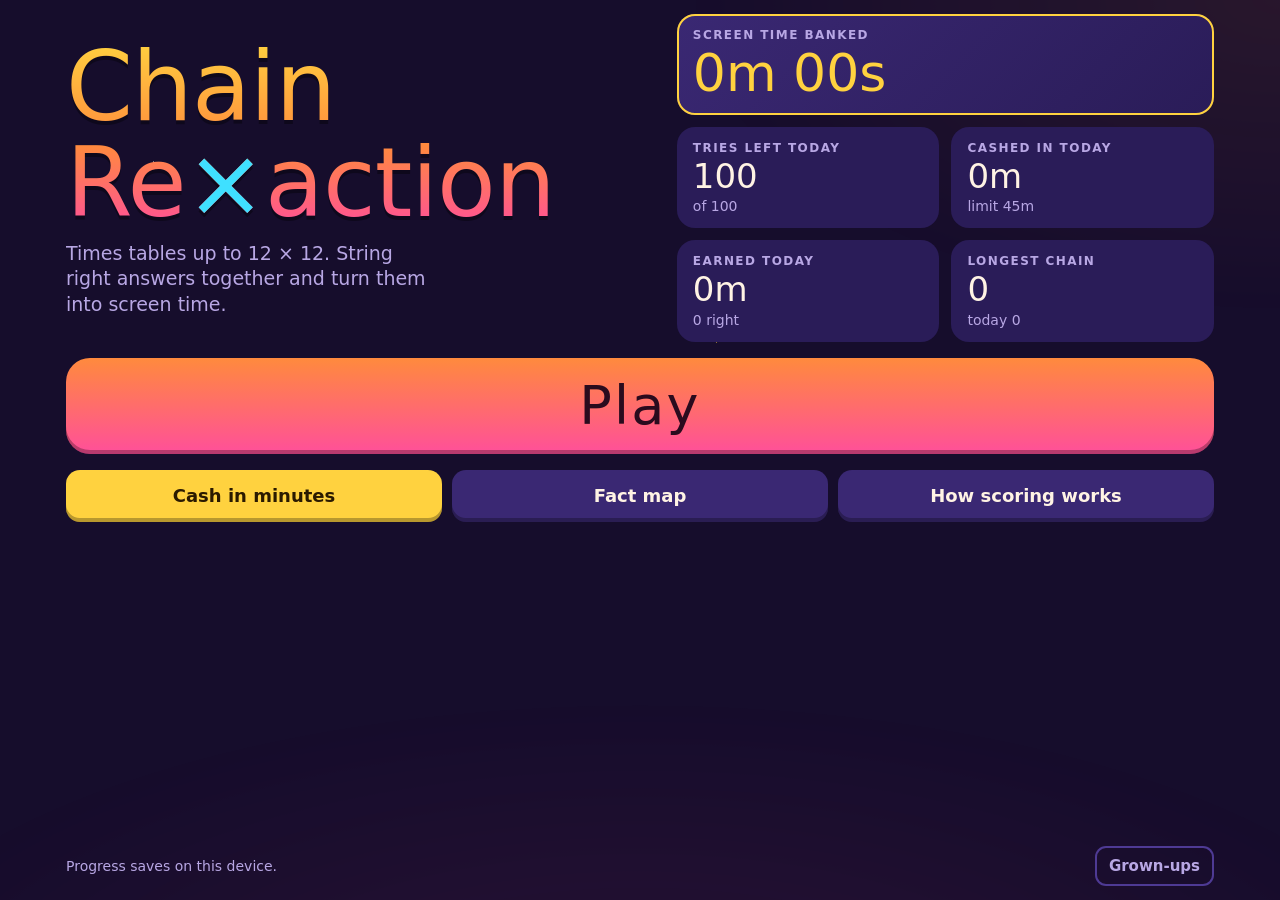
==== commit 565875fa: "Fix Chain Reaction and Signal grading, sessions, and save conflicts Preserve paused practice, correc" ====
--- a/web/chain/index.html
+++ b/web/chain/index.html
@@ -4,6 +4,16 @@
 <meta charset="utf-8">
 <meta name="viewport" content="width=device-width,initial-scale=1,viewport-fit=cover">
 <title>Chain Reaction</title>
+<meta name="description" content="Times tables up to 12 × 12. String right answers together to earn screen time.">
+<meta property="og:type" content="website">
+<meta property="og:site_name" content="Kid Apps">
+<meta property="og:title" content="Chain Reaction">
+<meta property="og:description" content="Times tables up to 12 × 12. String right answers together to earn screen time.">
+<meta property="og:url" content="https://kidapps.exe.xyz/chain/">
+<meta property="og:image" content="https://kidapps.exe.xyz/chain/og.png">
+<meta property="og:image:width" content="1200">
+<meta property="og:image:height" content="630">
+<meta name="twitter:card" content="summary_large_image">
 <meta name="theme-color" content="#160d2c">
 <link rel="manifest" href="manifest.webmanifest">
 <link rel="icon" type="image/png" sizes="32x32" href="icons/favicon-32.png">
@@ -35,6 +45,9 @@
 <!-- splash:end -->
 <link rel="stylesheet" href="/shared/fonts/fonts.css">
 <script src="/shared/save.js"></script>
+<script src="/shared/sync-store.js"></script>
+<script src="/shared/merge.js"></script>
+<script src="/shared/sync.js"></script>
 <style>:root{color-scheme:light;box-sizing:border-box;padding-top:env(safe-area-inset-top,0px);padding-bottom:env(safe-area-inset-bottom,0px)}html{scroll-padding-top:env(safe-area-inset-top,0px)}body{margin:0;padding:0;font:14px -apple-system,BlinkMacSystemFont,sans-serif;background:#fff;color:#000}img{max-width:100%}[hidden]:not([hidden=until-found i]){display:none!important}</style>
 <style>
 /* Home-screen app polish for iPad and Mac: no long-press callouts or double-tap zoom on controls. */
@@ -256,6 +269,30 @@
   .home-top{grid-template-columns:1fr}
   .hud .stat b{font-size:20px}
   .chain-num b{font-size:30px}
+  /* Phone play screen: everything must fit without scrolling, or the bottom keypad row (0 included) lands under Safari's toolbar and the home-indicator swipe zone. The keypad keeps its size; the card gives way. */
+  #app{padding-block:8px}
+  #play{gap:8px;overflow:hidden}
+  .hud{flex-wrap:nowrap;gap:8px}
+  .hud .lab{font-size:10px;letter-spacing:.06em;white-space:nowrap}
+  .hud .btn.small{white-space:nowrap}
+  .hud .stat b{font-size:18px}
+  .hud .btn.small{min-height:36px;padding:0 10px;font-size:14px}
+  .arena{gap:8px;grid-template-rows:minmax(0,1fr) auto}
+  .stage{gap:8px}
+  .chain{padding:6px 12px;gap:2px 10px}
+  .chain .chain-num b{font-size:26px}
+  .mult{font-size:22px}
+  .chain-next{font-size:12px}
+  .card{min-height:0;padding:8px 12px;gap:2px;border-radius:22px}
+  .q{font-size:clamp(40px,12vw,72px)}
+  .ans{font-size:clamp(34px,9vw,56px)}
+  .reveal-note{font-size:16px;min-height:1.3em}
+  .speed{margin-top:2px}
+  .pad{grid-template-rows:repeat(4,58px);gap:8px}
+}
+@media (max-width:640px) and (max-height:600px){
+  .chain-next,.speed-lab{display:none}
+  .pad{grid-template-rows:repeat(4,54px)}
 }
 @media (prefers-reduced-motion:reduce){
   *,*::before,*::after{animation-duration:.01ms!important;animation-iteration-count:1!important;transition-duration:.01ms!important}
@@ -311,7 +348,7 @@
           <div class="chain-num"><b id="chainNum">0</b><span>chain</span></div>
           <div class="chain-track"><i id="chainFill"></i></div>
           <div class="mult" id="mult">×1</div>
-          <div class="chain-next" id="chainNext">Get 5 in a row for ×1.5</div>
+          <div class="chain-next" id="chainNext">Get 5 in a row for ×1.25</div>
         </div>
         <div class="card" id="card">
           <div class="q" id="q"><span id="qa">7</span><span class="x">×</span><span id="qb">8</span></div>
@@ -319,7 +356,7 @@
           <div class="reveal-note" id="revealNote"></div>
           <div class="speed">
             <div class="speed-track"><i id="speedFill"></i></div>
-            <div class="speed-lab"><span>Speed bonus</span><b id="speedLab">LIGHTNING +10</b></div>
+            <div class="speed-lab"><span>Speed bonus</span><b id="speedLab">LIGHTNING +8</b></div>
           </div>
         </div>
       </div>
@@ -334,7 +371,7 @@
 
   <!-- DONE -->
   <section id="done" class="screen" hidden>
-    <div class="sub-head"><h2>That's all 100 for today</h2></div>
+    <div class="sub-head"><h2 id="dTitle">You have finished today's tries</h2></div>
     <div class="panel sum-grid">
       <div><span class="lab">Right answers</span><b id="dRight">0</b></div>
       <div><span class="lab">Screen time earned</span><b id="dEarned">0m</b></div>
@@ -410,8 +447,8 @@
       </div>
       <div class="panel">
         <h3>The rules</h3>
-        <p>You get <b id="rTries">100</b> tries a day and no clock runs out. A wrong answer uses a try and breaks your chain. Screen time goes in your bank. You can cash in up to <b id="rCap">45</b> minutes on a school day and <b id="rCapW">90</b> on a weekend day. Anything left over stays in the bank, so save up during the week for a big weekend.</p>
-        <p style="margin-top:10px;color:var(--muted)">Example: a Lightning answer on a 12 chain is (16 + 8) × 1.5 = 36 seconds. A really great day earns about an hour.</p>
+        <p>You get <b id="rTries">100</b> tries a day and no clock runs out. A wrong answer uses a try and breaks your chain. Screen time goes in your bank. You can practise offline; connect to confirm a cash-in ticket. You can cash in up to <b id="rCap">45</b> minutes on a school day and <b id="rCapW">90</b> on a weekend day. Anything left over stays in the bank, so save up during the week for a big weekend.</p>
+        <p style="margin-top:10px;color:var(--muted)">Example: a Lightning answer on a 12 chain is (16 + 8) × 1.5 = 36 seconds. After applying the multiplier, round to the nearest whole second, then add any jackpot. A really great day earns about an hour.</p>
       </div>
     </div>
   </section>
@@ -455,7 +492,7 @@
       <div class="row" style="margin-top:8px">
         <button class="btn small" data-adj="300">Add 5 min</button>
         <button class="btn small" data-adj="-300">Take 5 min</button>
-        <button class="btn small ghost" id="resetTries">Reset today's tries</button>
+        <button class="btn small ghost" id="resetTries">Refill today's tries</button>
         <button class="btn small ghost" id="wipeAll">Start over</button>
       </div>
     </div>
@@ -530,13 +567,14 @@
 function loadLocal() { try { const r = localStorage.getItem(LS_KEY); return r ? JSON.parse(r) : null; } catch (e) { return null; } }
 function saveLocal() { try { localStorage.setItem(LS_KEY, JSON.stringify(S)); } catch (e) {} }
 let S = normalize(loadLocal());
+const sync = KidSync.create({key:LS_KEY, initial:clone(S), merge:KidMerge.chain, legacy:(local, remote) => KidMerge.legacy('chain', local, remote)});
 
 const pad2 = n => String(n).padStart(2, '0');
 function todayKey(d = new Date()) { return d.getFullYear() + '-' + pad2(d.getMonth() + 1) + '-' + pad2(d.getDate()); }
 function today() {
   const k = todayKey();
   if (!S.days[k]) {
-    S.days[k] = { tries: 0, correct: 0, earned: 0, redeemed: 0, bestChain: 0, lightning: 0 };
+    S.days[k] = { tries: 0, bonusTries: 0, correct: 0, earned: 0, redeemed: 0, bestChain: 0, lightning: 0 };
     const keys = Object.keys(S.days).sort();
     while (keys.length > 120) delete S.days[keys.shift()];
   }
@@ -544,7 +582,7 @@
 }
 function isWeekend() { const d = new Date().getDay(); return d === 0 || d === 6; }
 function capMin() { return isWeekend() ? S.settings.weekendCap : S.settings.weekdayCap; }
-function triesLeft() { return Math.max(0, S.settings.tries - today().tries); }
+function triesLeft() { const d = today(); return Math.max(0, S.settings.tries + (d.bonusTries || 0) - d.tries); }
 
 /* ---------------- saving: device always, Claude account when available ----------------
    DOC_ID and LS_KEY must never be renamed again: renaming them is what orphaned the
@@ -563,21 +601,31 @@
   clearTimeout(saveTimer);
   saveTimer = setTimeout(flush, 1500);
 }
+let syncTask = null;
 async function flush() {
   if (!remote || !dirty) return;
-  if (writing) { clearTimeout(saveTimer); saveTimer = setTimeout(flush, 800); return; }
+  if (writing) { clearTimeout(saveTimer); saveTimer = setTimeout(flush, 800); return syncTask; }
   writing = true; dirty = false;
-  try {
-    await remote.set(clone(S));
-    syncState = 'ok';
-  } catch (e) {
-    const code = e && e.code;
-    dirty = true; // never drop unsaved progress; local copy is already saved
-    if (code === 'revoked' || code === 'not_granted' || code === 'capability_disabled' || code === 'capability_removed') { remote = null; syncState = 'local'; }
-    else { syncState = 'retry'; saveTimer = setTimeout(flush, (code === 'unavailable' || code === 'resource_exhausted' ? 4000 : 30000) + Math.random() * 3000); }
-  }
-  writing = false;
-  setSync();
+  const sent = clone(S);
+  syncTask = (async () => {
+    try {
+      const saved = normalize(await sync.save(remote, sent));
+      S = normalize(KidMerge.chain(sent, S, saved));
+      saveLocal();
+      dirty = dirty || !KidMerge.equal(S, saved);
+      syncState = 'ok';
+    } catch (e) {
+      dirty = true;
+      if (e && e.remote) { S = normalize(KidMerge.chain(sent, S, e.remote)); saveLocal(); }
+      const code = e && e.code;
+      if (['revoked','not_granted','capability_disabled','capability_removed'].includes(code)) { remote = null; syncState = 'local'; }
+      else { syncState = 'retry'; saveTimer = setTimeout(flush, code === 'resource_exhausted' ? 5000 : 10000); }
+    } finally {
+      writing = false; syncTask = null; setSync(); if (!$('shop').hidden && !cashing) renderShop();
+      if (dirty && remote) { clearTimeout(saveTimer); saveTimer = setTimeout(flush, syncState === 'ok' ? 100 : 10000); }
+    }
+  })();
+  return syncTask;
 }
 document.addEventListener('visibilitychange', () => { if (document.visibilityState === 'hidden') { clearTimeout(saveTimer); flush(); } });
 addEventListener('pagehide', () => { clearTimeout(saveTimer); flush(); });
@@ -598,17 +646,23 @@
 }
 function legacyLocalKeys() {
   const out = [];
-  try { for (let i = 0; i < localStorage.length; i++) { const k = localStorage.key(i); if (k && k.startsWith('chain-reaction') && k !== LS_KEY && !k.endsWith(':merged')) out.push(k); } } catch (e) {}
+  try { for (let i = 0; i < localStorage.length; i++) { const k = localStorage.key(i); if (k && k.startsWith('chain-reaction') && k !== LS_KEY && !k.startsWith(LS_KEY + ':') && !k.endsWith(':merged')) out.push(k); } } catch (e) {}
   return out;
 }
 function retireLocal(k) { try { localStorage.setItem(k + ':merged', localStorage.getItem(k)); localStorage.removeItem(k); } catch (e) {} }
-function mergeLocalLegacy() {
-  let changed = false;
-  legacyLocalKeys().forEach(k => {
-    try { const r = JSON.parse(localStorage.getItem(k)); if (r && typeof r === 'object' && !S.merged.includes('ls:' + k)) { mergeInto(S, r); S.merged.push('ls:' + k); changed = true; } } catch (e) {}
-    retireLocal(k);
-  });
-  return changed;
+function legacyMutation(marker) {
+  // A stable import ID is shared by devices; the server applies it only once per save.
+  let a = 2166136261, b = 2246822519;
+  for (const c of marker) { a = Math.imul(a ^ c.charCodeAt(0), 16777619); b = Math.imul(b ^ c.charCodeAt(0), 3266489917); }
+  return 'migration:' + (a >>> 0).toString(16).padStart(8, '0') + (b >>> 0).toString(16).padStart(8, '0');
+}
+async function importLegacy(ref, data, marker) {
+  const before = clone(S);
+  const result = await sync.transact(ref, before, draft => {
+    if (!draft.merged.includes(marker)) { mergeInto(draft, data); draft.merged.push(marker); draft.updatedAt = Date.now(); }
+  }, {kind:'migration', marker}, {mutation:legacyMutation(marker)});
+  S = normalize(KidMerge.chain(before, S, result.state)); saveLocal();
+  dirty = dirty || !KidMerge.equal(S, normalize(result.state));
 }
 // Started offline: try again when the network or the app comes back.
 let connecting = true;
@@ -622,49 +676,57 @@
     const id = user ? await user.id() : null;
     if (!db || !id) {
       syncState = 'local';
-      if (mergeLocalLegacy()) persist();
       return;
     }
     const base = 'data/users/' + id + '/';
-    const ref = db.doc(base + DOC_ID);
+    const ref = KidSyncStore.doc('chain', id, DOC_ID);
     const snap = await ref.get();
     remote = ref;
-    if (snap.exists) {
-      const r = snap.data() || {};
-      if ((r.updatedAt || 0) > (S.updatedAt || 0)) { S = normalize(clone(r)); saveLocal(); }
-      else if ((S.updatedAt || 0) > (r.updatedAt || 0)) dirty = true;
-    } else if (S.updatedAt) dirty = true;
-
-    // One-time recovery of saves stored under earlier document names.
-    let changed = false, accountLegacy = false;
-    const toMark = [];
+    const serverState = snap.exists ? snap.data() : undefined;
+    S = normalize(sync.reconcile(S, serverState)); saveLocal();
+    dirty = dirty || sync.hasPending || !KidMerge.equal(S, normalize(serverState));
+
+    // Imports are confirmed transactions with shared mutation IDs, so two devices
+    // cannot both add the same old bank balance before its migration marker appears.
+    const imports = []; let accountLegacy = false;
     for (const name of LEGACY_DOCS) {
-      const lref = db.doc(base + name);
-      const ls = await lref.get();
+      const lref = db.doc(base + name), ls = await lref.get();
       if (!ls.exists) continue;
       accountLegacy = true;
-      const ld = ls.data() || {};
-      if (ld.migratedTo || S.merged.includes('db:' + name)) continue;
-      mergeInto(S, ld); S.merged.push('db:' + name); changed = true; toMark.push(lref);
+      const data = ls.data() || {};
+      if (!data.migratedTo) imports.push({data, marker:'db:' + name, lref});
     }
-    // Old device-only saves: if the account already had an old save, this device's copy is the same data.
-    if (accountLegacy) legacyLocalKeys().forEach(retireLocal);
-    else if (mergeLocalLegacy()) changed = true;
-
-    if (changed) {
-      S.updatedAt = Date.now(); saveLocal();
-      await ref.set(clone(S)); dirty = false;
-      for (const lref of toMark) { try { await lref.update({ migratedTo: DOC_ID, migratedAt: Date.now() }); } catch (e) {} }
+    if (!accountLegacy) for (const key of legacyLocalKeys()) {
+      try { const data = JSON.parse(localStorage.getItem(key)); if (data && typeof data === 'object') imports.push({data, marker:'ls:' + key, key}); }
+      catch (_) { /* Keep an unreadable old save for a parent to recover. */ }
     }
-    syncState = 'ok';
-    if (dirty) flush();
+    if (imports.length) {
+      if (dirty || sync.hasPending) await flush();
+      if (syncState !== 'retry') {
+        writing = true;
+        try {
+          for (const item of imports) {
+            await importLegacy(ref, item.data, item.marker);
+            if (item.lref) { try { await item.lref.update({migratedTo:DOC_ID, migratedAt:Date.now()}); } catch (_) {} }
+            if (item.key) retireLocal(item.key);
+          }
+        } finally { writing = false; }
+      }
+    }
+    if (accountLegacy && !sync.hasPending && syncState !== 'retry') legacyLocalKeys().forEach(retireLocal);
+    if (syncState !== 'retry') syncState = 'ok';
+    if (dirty || sync.hasPending) { dirty = true; flush(); }
 
     // Live: pick up progress made on another device or tab.
-    unsub = ref.onSnapshot(s => {
-      if (!s.exists || s.metadata.hasPendingWrites || writing || dirty) return;
-      const r = s.data() || {};
-      if ((r.updatedAt || 0) > (S.updatedAt || 0)) { S = normalize(clone(r)); saveLocal(); rerender(); }
-    }, () => { unsub = null; });
+    unsub = ref.onSnapshot(snapshot => {
+      if (!snapshot.exists || writing || dirty) return false;
+      const r = snapshot.data();
+      const next = normalize(sync.reconcile(S, r)), changed = !KidMerge.equal(S, next);
+      S = next; saveLocal(); if (changed) rerender();
+      dirty = !KidMerge.equal(S, normalize(r));
+      if (dirty) flush();
+      return true;
+    });
   } catch (e) {
     if (!remote) syncState = 'local';
     else { syncState = 'retry'; dirty = true; saveTimer = setTimeout(flush, 5000); }
@@ -684,6 +746,7 @@
 /* ---------------- screens ---------------- */
 const SCREENS = ['home', 'play', 'done', 'shop', 'map', 'rules'];
 function show(name) {
+  if (name !== 'play') suspendPlay();
   SCREENS.forEach(s => { $(s).hidden = s !== name; });
   if (name === 'home') renderHome();
   if (name === 'shop') renderShop();
@@ -706,7 +769,7 @@
   $('hBestToday').textContent = 'today ' + d.bestChain;
   const left = triesLeft();
   $('playBtn').disabled = left === 0;
-  $('playBtn').textContent = left === 0 ? 'Back tomorrow' : (d.tries > 0 ? 'Keep playing' : 'Play');
+  $('playBtn').textContent = left === 0 ? 'Back tomorrow' : (sessionActive && sess.day === todayKey() ? 'Resume' : d.tries > 0 ? 'Keep playing' : 'Play');
   setSync();
 }
 
@@ -842,12 +905,50 @@
 
 /* ---------------- play ---------------- */
 let cur = null, typed = '', t0 = 0, locked = false, chain = 0, sess = null, speedRaf = 0;
+let sessionActive = false, playing = false, pausedAt = null;
+const playTimers = new Set();
 function multFor(c) { for (const [n, m] of STEPS) if (c >= n) return m; return 1; }
 function tierFor(ms) { return SPEED.findIndex(s => ms <= s[0]); }
-
+// Keep the remaining feedback time while paused. A stale browser callback cannot affect a new question.
+function armPlayTimer(task) {
+  const version = ++task.version;
+  task.due = performance.now() + task.remaining;
+  task.id = setTimeout(() => {
+    if (!playing || task.version !== version || !playTimers.delete(task)) return;
+    task.id = 0; task.fn();
+  }, task.remaining);
+}
+function playLater(fn, delay) {
+  const task = { fn, remaining:delay, due:0, id:0, version:0 };
+  playTimers.add(task); if (playing) armPlayTimer(task);
+}
+function clearPlayTimers() {
+  playTimers.forEach(task => { clearTimeout(task.id); task.version++; });
+  playTimers.clear();
+}
+function suspendPlay() {
+  if (!playing) return;
+  pausedAt = performance.now(); playing = false;
+  playTimers.forEach(task => {
+    task.remaining = Math.max(0, task.due - pausedAt);
+    clearTimeout(task.id); task.id = 0; task.version++;
+  });
+  stopSpeed();
+}
 function startPlay() {
+  if (playing) return;
   if (triesLeft() === 0) { showDone(); return; }
-  sess = { right: 0, tries: 0, earned: 0, chain: 0, light: 0 };
+  if (sessionActive && sess.day === todayKey()) {
+    if (pausedAt !== null) t0 += performance.now() - pausedAt;
+    pausedAt = null; playing = true;
+    show('play'); renderMute(); renderChain(false); renderHud(); requestWake();
+    playTimers.forEach(armPlayTimer);
+    if (!locked) startSpeed();
+    return;
+  }
+  clearPlayTimers();
+  sess = { day:todayKey(), right: 0, tries: 0, earned: 0, chain: 0, light: 0 };
+  sessionActive = true; playing = true; pausedAt = null;
   chain = 0; retry = []; locked = false;
   show('play');
   renderMute(); renderChain(false); renderHud();
@@ -858,7 +959,8 @@
 $('homeBtn').addEventListener('click', () => show('home'));
 
 function nextQ() {
-  if (triesLeft() === 0) { setTimeout(showDone, 700); return; }
+  if (!playing) return;
+  if (triesLeft() === 0) { playLater(() => { if (triesLeft() === 0) showDone(); else nextQ(); }, 700); return; }
   cur = pick(); lastKey = factKey(cur.a, cur.b);
   typed = ''; locked = false;
   $('qa').textContent = cur.a; $('qb').textContent = cur.b;
@@ -890,7 +992,7 @@
 function stopSpeed() { if (speedRaf) cancelAnimationFrame(speedRaf); speedRaf = 0; }
 
 function press(k) {
-  if (locked || !cur || $('play').hidden) return;
+  if (!playing || locked || !cur || $('play').hidden) return;
   if (k === 'C') { typed = ''; renderAns(''); return; }
   if (k === 'B') { typed = typed.slice(0, -1); renderAns(''); return; }
   if (typed.length >= 3) return;
@@ -900,6 +1002,9 @@
   if (typed.length === String(cur.a * cur.b).length) submit();
 }
 function submit() {
+  if (!playing || locked || !cur) return;
+  if (triesLeft() === 0) { showDone(); return; }
+  const question = { a:cur.a, b:cur.b };
   const ms = performance.now() - t0;
   stopSpeed();
   locked = true;
@@ -934,19 +1039,19 @@
     sfx.right(chain, tier);
 
     if (jackpot) {
-      setTimeout(() => {
+      playLater(() => {
         banner(chain === 100 ? 'PERFECT!' : 'CHAIN ' + chain + '!', '+' + (jackpot >= 60 ? (jackpot / 60) + ' min' : jackpot + 's') + ' jackpot', css('--gold'));
         rain(140, [css('--gold'), css('--pink'), css('--cyan'), css('--tang'), css('--good')]);
         flash(); quake(); sfx.jackpot();
       }, 120);
     } else if (mult > prevMult) {
-      setTimeout(() => { banner('×' + mult, 'Multiplier up!', css('--pink')); burst(x, y, 50, [css('--pink'), css('--gold')], 2.2); sfx.step(); }, 120);
+      playLater(() => { banner('×' + mult, 'Multiplier up!', css('--pink')); burst(x, y, 50, [css('--pink'), css('--gold')], 2.2); sfx.step(); }, 120);
     } else if (tier === 0 && chain >= 3 && chain % 3 === 0) {
       quake();
     }
     renderChain(mult > prevMult);
     renderHud();
-    setTimeout(nextQ, 170);
+    playLater(nextQ, 170);
   } else {
     const broken = chain;
     chain = 0;
@@ -962,11 +1067,11 @@
     retry.push({ a: cur.a, b: cur.b, due: qCount + 3 + Math.floor(Math.random() * 3) });
     renderChain(false);
     renderHud();
-    setTimeout(() => {
+    playLater(() => {
       typed = String(ans); renderAns('reveal');
-      $('revealNote').textContent = cur.a + ' × ' + cur.b + ' = ' + ans;
+      $('revealNote').textContent = question.a + ' × ' + question.b + ' = ' + ans;
     }, 380);
-    setTimeout(nextQ, 1700);
+    playLater(nextQ, 1700);
   }
 }
 function renderChain(bump) {
@@ -991,8 +1096,10 @@
   $('triesFill').style.width = (left / S.settings.tries * 100) + '%';
 }
 function showDone() {
+  sessionActive = false; suspendPlay(); clearPlayTimers(); pausedAt = null;
   const d = today();
   show('done');
+  $('dTitle').textContent = 'You have used all ' + d.tries + ' tries today';
   $('dRight').textContent = d.correct + ' / ' + d.tries;
   $('dEarned').textContent = fmtMS(d.earned);
   $('dChain').textContent = d.bestChain;
@@ -1025,7 +1132,7 @@
 function releaseWake() { try { wake && wake.release(); } catch (e) {} wake = null; }
 
 /* ---------------- shop ---------------- */
-let pickMin = 0;
+let pickMin = 0, cashing = false, cashMessage = '';
 function availMin() { return Math.max(0, Math.min(Math.floor(S.bank / 60), capMin() - today().redeemed)); }
 function renderShop() {
   const d = today(), av = availMin();
@@ -1041,41 +1148,71 @@
   opts.forEach(m => {
     const b = document.createElement('button');
     b.className = 'choice' + (m === pickMin ? ' sel' : '');
-    b.disabled = m > av;
+    b.disabled = cashing || m > av;
     b.innerHTML = '<b>' + m + '</b><small>' + (m === av ? 'all you can' : 'minutes') + '</small>';
-    b.addEventListener('click', () => { pickMin = m; armed = false; renderShop(); });
+    b.addEventListener('click', () => { pickMin = m; armed = false; cashMessage = ''; renderShop(); });
     box.appendChild(b);
   });
   const btn = $('redeemBtn');
-  btn.disabled = !pickMin;
-  btn.textContent = !pickMin ? 'Pick minutes' : (armed ? 'Tap again to cash in ' + pickMin + ' min' : 'Cash in ' + pickMin + ' minutes');
+  btn.disabled = cashing || !pickMin;
+  btn.textContent = cashing ? 'Confirming minutes…' : !pickMin ? 'Pick minutes' : (armed ? 'Tap again to cash in ' + pickMin + ' min' : 'Cash in ' + pickMin + ' minutes');
   let hint = '';
   if (d.redeemed >= capMin()) hint = 'You have used today\'s limit. Your bank keeps growing for tomorrow.';
   else if (S.bank < 300) hint = 'Earn ' + fmtMS(300 - S.bank) + ' more to cash in 5 minutes.';
-  $('sHint').textContent = hint;
+  $('sHint').textContent = cashMessage || hint;
   const list = $('ticketList'); list.innerHTML = '';
   const todays = S.tickets.filter(t => todayKey(new Date(t.at)) === todayKey());
   if (!todays.length) list.innerHTML = '<li class="empty-note">No tickets yet today. Cashed-in minutes show up here.</li>';
   todays.slice().reverse().forEach(t => { const li = document.createElement('li'); li.innerHTML = '<span></span><b></b>'; li.firstChild.textContent = fmtTime(t.at); li.lastChild.textContent = t.min + ' min'; list.appendChild(li); });
 }
 let armed = false, armTimer = 0;
-$('redeemBtn').addEventListener('click', () => {
-  if (!pickMin) return;
-  if (!armed) { armed = true; renderShop(); clearTimeout(armTimer); armTimer = setTimeout(() => { armed = false; if (!$('shop').hidden) renderShop(); }, 4000); return; }
+$('redeemBtn').addEventListener('click', async () => {
+  if (cashing || !pickMin) return;
+  if (!armed) { armed = true; cashMessage = ''; renderShop(); clearTimeout(armTimer); armTimer = setTimeout(() => { armed = false; if (!$('shop').hidden) renderShop(); }, 4000); return; }
   armed = false; clearTimeout(armTimer);
-  const m = Math.min(pickMin, availMin());
-  if (!m) { renderShop(); return; }
-  S.bank -= m * 60; today().redeemed += m;
-  const t = { id: Date.now().toString(36), at: Date.now(), min: m };
-  S.tickets.push(t); if (S.tickets.length > 80) S.tickets.splice(0, S.tickets.length - 80);
-  persist();
-  pickMin = 0; renderShop();
-  $('tMin').textContent = m; $('tWhen').textContent = fmtWhen(t.at);
-  $('ticket').hidden = false;
-  rain(160, [css('--gold'), css('--pink'), css('--cyan'), css('--good')]);
-  sfx.ticket();
+  const minutes = pickMin;
+  cashing = true; cashMessage = 'Confirming your bank and today’s limit…'; renderShop();
+  let before = null, ownsWrite = false;
+  try {
+    await readyP;
+    if (!remote && !connecting) { connecting = true; await connect(); }
+    if (!remote) { const e = new Error('Connect to confirm your minutes. Your practice stays saved on this device.'); e.code = 'unavailable'; throw e; }
+    if (syncTask) await syncTask;
+    if (connecting || writing) { const e = new Error('Your save is still syncing. Try cashing in again in a moment.'); e.code = 'busy'; throw e; }
+    clearTimeout(saveTimer); writing = true; ownsWrite = true;
+    before = clone(S);
+    const at = Date.now(), receipt = {id:window.crypto && crypto.randomUUID ? crypto.randomUUID() : at.toString(36) + '-' + Math.random().toString(36).slice(2), at, min:minutes};
+    const result = await sync.transact(remote, before, draft => {
+      const key = todayKey(new Date(at));
+      const day = draft.days[key] || (draft.days[key] = {tries:0, bonusTries:0, correct:0, earned:0, redeemed:0, bestChain:0, lightning:0});
+      const weekday = new Date(at).getDay(), cap = weekday === 0 || weekday === 6 ? draft.settings.weekendCap : draft.settings.weekdayCap;
+      const available = Math.max(0, Math.min(Math.floor(draft.bank / 60), cap - day.redeemed));
+      if (minutes > available) { const e = new Error('Your bank or daily limit changed. Choose minutes again.'); e.code = 'conflict'; throw e; }
+      receipt.generation = clone(draft.reset || null);
+      draft.bank -= minutes * 60; day.redeemed += minutes;
+      draft.tickets.push(receipt); draft.updatedAt = Date.now();
+    }, receipt);
+    S = normalize(KidMerge.chain(before, S, result.state)); saveLocal();
+    dirty = !KidMerge.equal(S, normalize(result.state)); syncState = 'ok';
+    const ticket = result.result;
+    if (!ticket || typeof ticket.id !== 'string' || !Number.isInteger(ticket.min) || ticket.min <= 0 || !KidMerge.equal(ticket.generation, result.state.reset || null)) {
+      const e = new Error('Your save changed while syncing. Choose minutes again.'); e.code = 'conflict'; e.remote = result.state; throw e;
+    }
+    pickMin = 0; cashMessage = '';
+    $('tMin').textContent = ticket.min; $('tWhen').textContent = fmtWhen(ticket.at);
+    $('ticket').hidden = false;
+    rain(160, [css('--gold'), css('--pink'), css('--cyan'), css('--good')]); sfx.ticket();
+  } catch (e) {
+    if (e && e.remote && before) { S = normalize(KidMerge.chain(before, S, e.remote)); saveLocal(); }
+    dirty = dirty || sync.hasPending;
+    cashMessage = e && (e.code === 'conflict' || e.code === 'busy') ? e.message : 'Could not confirm yet. Reconnect and try again; the same request will be checked before any new ticket is made.';
+    if (sync.hasPending) syncState = 'retry';
+  } finally {
+    cashing = false; if (ownsWrite) writing = false; renderShop(); setSync();
+    if (dirty && remote) { clearTimeout(saveTimer); saveTimer = setTimeout(flush, 1500); }
+  }
 });
-$('shopBtn').addEventListener('click', () => { pickMin = 0; armed = false; show('shop'); });
+$('shopBtn').addEventListener('click', () => { pickMin = 0; armed = false; cashMessage = ''; show('shop'); });
 $('tClose').addEventListener('click', () => { $('ticket').hidden = true; });
 
 /* ---------------- fact map ---------------- */
@@ -1152,7 +1289,7 @@
   $('setTries').value = S.settings.tries;
   $('setWeekday').value = S.settings.weekdayCap;
   $('setWeekend').value = S.settings.weekendCap;
-  resetArmed = false; $('resetTries').textContent = 'Reset today\'s tries';
+  resetArmed = false; $('resetTries').textContent = 'Refill today\'s tries';
   wipeArmed = false; $('wipeAll').textContent = 'Start over';
   renderParent();
   $('parent').hidden = false;
@@ -1166,14 +1303,16 @@
 }
 document.querySelectorAll('[data-adj]').forEach(b => b.addEventListener('click', () => { S.bank = Math.max(0, S.bank + Number(b.dataset.adj)); persist(); renderParent(); }));
 $('resetTries').addEventListener('click', () => {
-  if (!resetArmed) { resetArmed = true; $('resetTries').textContent = 'Tap again to reset'; return; }
-  today().tries = 0; persist(); resetArmed = false; $('resetTries').textContent = 'Tries reset';
+  if (!resetArmed) { resetArmed = true; $('resetTries').textContent = 'Tap again to refill'; return; }
+  const d = today(); d.bonusTries = d.tries;
+  persist(); resetArmed = false; $('resetTries').textContent = 'Tries refilled';
 });
 let wipeArmed = false;
 $('wipeAll').addEventListener('click', () => {
   if (!wipeArmed) { wipeArmed = true; $('wipeAll').textContent = 'Tap again to erase everything'; return; }
-  const keep = { ...S.settings }, merged = S.merged.slice();
-  S = fresh(); S.settings = keep; S.merged = merged;
+  const keep = { ...S.settings }, merged = S.merged.slice(), previousReset = S.reset;
+  sessionActive = false; suspendPlay(); clearPlayTimers(); pausedAt = null;
+  S = fresh(); S.settings = keep; S.merged = merged; S.reset = previousReset; KidMerge.stampReset(S);
   persist(); wipeArmed = false; $('wipeAll').textContent = 'Erased';
   renderParent();
 });
